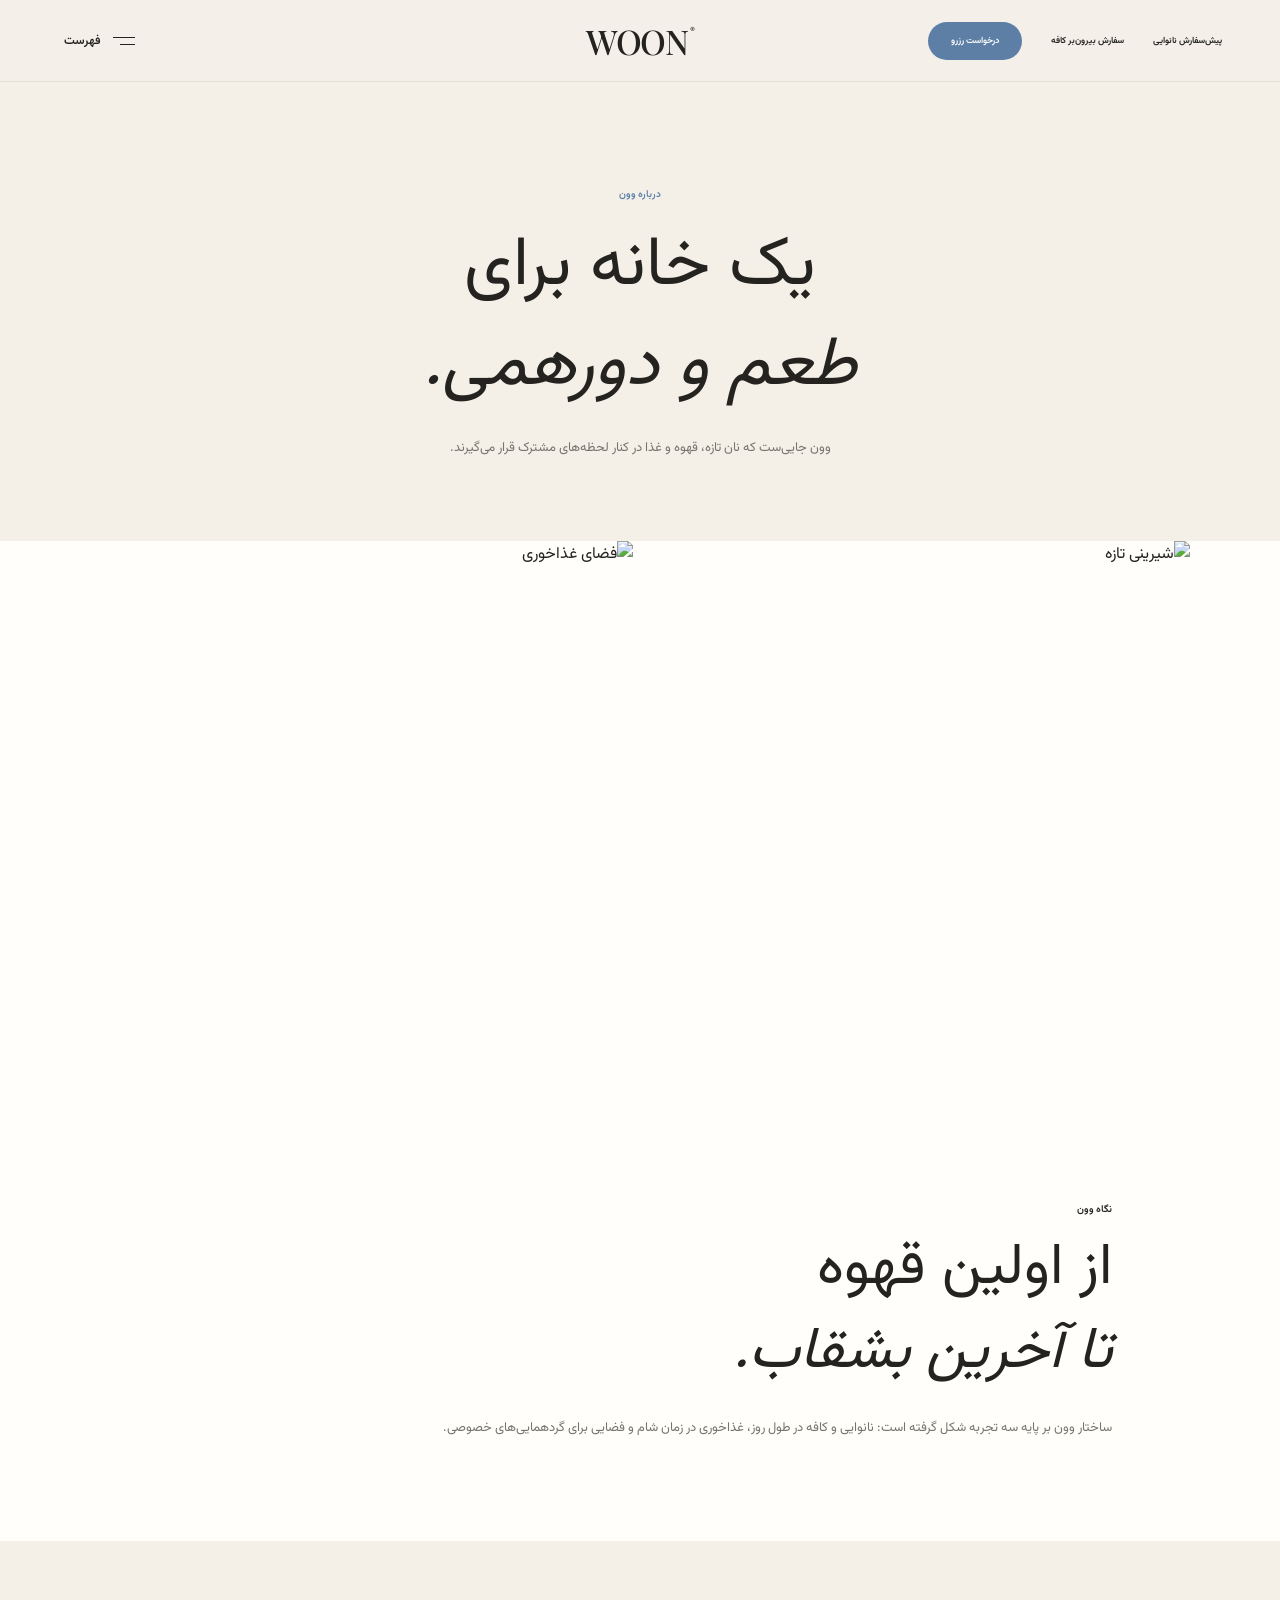
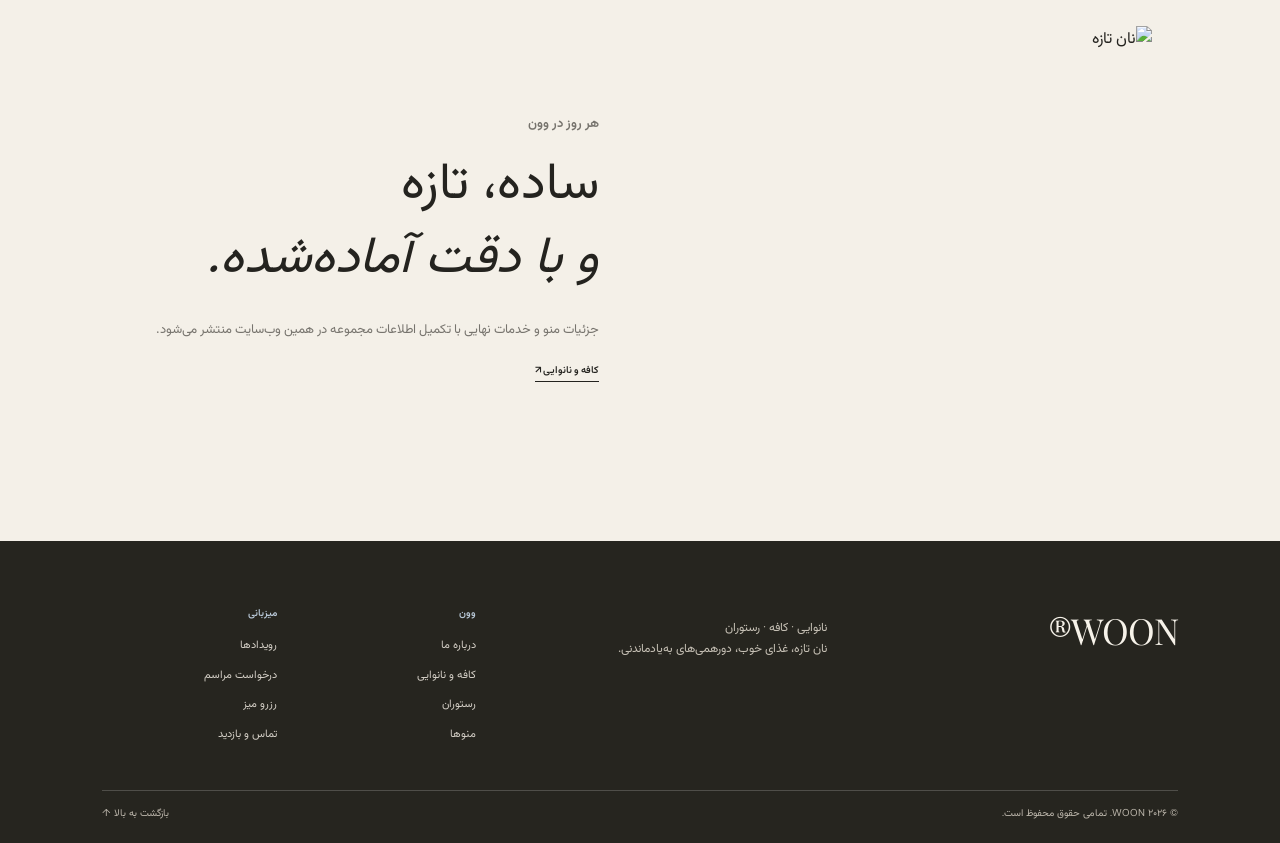
==== about.html @ ec7a7c38 "Add Persian pages following reference site structure" ====
<!doctype html><html lang="fa" dir="rtl"><head><meta charset="utf-8"><meta name="viewport" content="width=device-width,initial-scale=1"><meta name="theme-color" content="#f4f0e8"><meta name="description" content="داستان وون؛ نانوایی، کافه و رستوران."><link rel="canonical" href="https://sointrn-ops.github.io/WOON/about.html"><title>درباره وون — WOON</title><link rel="icon" href="favicon.svg" type="image/svg+xml"><link rel="stylesheet" href="styles.css"><script defer src="app.js"></script></head><body id="top"><a class="skip" href="#main">رفتن به محتوای اصلی</a><header class="site-header"><button class="menu-toggle" aria-expanded="false" aria-controls="site-drawer"><span class="menu-icon"><i></i><i></i></span>فهرست</button><a class="wordmark" href="index.html">WOON<span>®</span></a><nav class="header-links"><a href="cafe-bakery.html#preorder">پیش‌سفارش نانوایی</a><a href="cafe-bakery.html#takeaway">سفارش بیرون‌بر کافه</a><a class="pill-link" href="restaurant.html#reservations">درخواست رزرو</a></nav></header>
<div class="drawer-backdrop"></div><aside class="site-drawer" id="site-drawer" inert aria-hidden="true"><div class="drawer-top"><span>فهرست وون</span><button class="drawer-close" aria-label="بستن">×</button></div><nav class="drawer-links"><a href="index.html"><small>۰۱</small>خانه</a><a href="about.html"><small>۰۲</small>درباره وون</a><a href="cafe-bakery.html"><small>۰۳</small>کافه و نانوایی</a><a href="restaurant.html"><small>۰۴</small>رستوران</a><a href="menu.html"><small>۰۵</small>منوها</a><a href="events.html"><small>۰۶</small>رویدادها</a><a href="book-an-event.html"><small>۰۷</small>درخواست مراسم</a><a href="contact.html"><small>۰۸</small>تماس و بازدید</a></nav><div class="drawer-actions"><a href="cafe-bakery.html#takeaway">سفارش بیرون‌بر ↗</a><a href="cafe-bakery.html#preorder">پیش‌سفارش نانوایی ↗</a><a href="restaurant.html#reservations">درخواست رزرو ↗</a></div><p class="drawer-note">نان تازه، غذای خوب و لحظه‌هایی برای کنار هم بودن.</p></aside><main id="main"><section class="page-hero"><p class="eyebrow">درباره وون</p><h1>یک خانه برای<br><em>طعم و دورهمی.</em></h1><p>وون جایی‌ست که نان تازه، قهوه و غذا در کنار لحظه‌های مشترک قرار می‌گیرند.</p></section><div class="page-image-row"><img src="https://images.unsplash.com/photo-1555507036-ab1f4038808a?auto=format&fit=crop&w=1400&q=90" alt="شیرینی تازه"><img src="https://images.unsplash.com/photo-1517248135467-4c7edcad34c4?auto=format&fit=crop&w=1400&q=90" alt="فضای غذاخوری"></div><section class="content-section"><p class="eyebrow">نگاه وون</p><h2>از اولین قهوه<br><em>تا آخرین بشقاب.</em></h2><p>ساختار وون بر پایه سه تجربه شکل گرفته است: نانوایی و کافه در طول روز، غذاخوری در زمان شام و فضایی برای گردهمایی‌های خصوصی.</p></section><section class="content-section wide"><div class="feature-row"><img src="https://images.unsplash.com/photo-1509440159596-0249088772ff?auto=format&fit=crop&w=1400&q=90" alt="نان تازه"><div><p class="eyebrow">هر روز در وون</p><h2>ساده، تازه<br><em>و با دقت آماده‌شده.</em></h2><p>جزئیات منو و خدمات نهایی با تکمیل اطلاعات مجموعه در همین وب‌سایت منتشر می‌شود.</p><a class="text-link" href="cafe-bakery.html">کافه و نانوایی ↗</a></div></div></section></main><footer class="site-footer"><div class="footer-main"><a class="footer-logo" href="index.html">WOON®</a><p>نانوایی · کافه · رستوران<br>نان تازه، غذای خوب، دورهمی‌های به‌یادماندنی.</p><div class="footer-cols"><div><b>وون</b><a href="about.html">درباره ما</a><a href="cafe-bakery.html">کافه و نانوایی</a><a href="restaurant.html">رستوران</a><a href="menu.html">منوها</a></div><div><b>میزبانی</b><a href="events.html">رویدادها</a><a href="book-an-event.html">درخواست مراسم</a><a href="restaurant.html#reservations">رزرو میز</a><a href="contact.html">تماس و بازدید</a></div></div></div><div class="footer-bottom"><span>© ۲۰۲۶ WOON. تمامی حقوق محفوظ است.</span><a href="#top">بازگشت به بالا ↑</a></div></footer><section class="search-screen" inert aria-hidden="true"><div class="search-head"><span>جست‌وجو در وون</span><button class="search-close" aria-label="بستن جست‌وجو">×</button></div><label for="search-field">دنبال چه چیزی می‌گردید؟</label><input id="search-field" type="search" placeholder="نانوایی، برانچ، شام…"><div class="search-links"><a href="cafe-bakery.html">کافه و نانوایی</a><a href="menu.html#brunch">برانچ</a><a href="menu.html#dinner">شام</a><a href="events.html">رویدادها</a><a href="book-an-event.html">درخواست مراسم</a><a href="contact.html">تماس با ما</a></div></section><div class="lightbox" inert aria-hidden="true"><button class="lightbox-close" aria-label="بستن تصویر">×</button><img alt="تصویر گالری"></div></body></html>
---- styles.css ----
@import url('https://fonts.googleapis.com/css2?family=DM+Sans:wght@400;500;600;700&family=Playfair+Display:ital,wght@0,400;0,500;0,600;1,400;1,500&family=Vazirmatn:wght@300;400;500;600;700&display=swap');
:root{--paper:#f4f0e8;--white:#fffefa;--ink:#24231f;--muted:#77746e;--line:#dcd7cc;--blue:#5d7fa6;--serif:'Playfair Display',Georgia,serif;--sans:'DM Sans','Vazirmatn',sans-serif;--fa:'Vazirmatn',sans-serif}
*{box-sizing:border-box}html{scroll-behavior:smooth;scroll-padding-top:90px}body{margin:0;background:var(--white);color:var(--ink);font-family:var(--fa);line-height:1.8;-webkit-font-smoothing:antialiased}body.lock{overflow:hidden}a{color:inherit;text-decoration:none}button,input,textarea,select{font:inherit}button{cursor:pointer;color:inherit}img{display:block;max-width:100%}::selection{background:#b9c8d7;color:#18212b}.skip{position:absolute;top:-100px;right:12px;z-index:500;background:#fff;padding:10px}.skip:focus{top:10px}
.site-header{height:82px;padding:0 4.5%;display:grid;grid-template-columns:1fr auto 1fr;align-items:center;position:sticky;top:0;z-index:60;background:#f4f0e8f2;backdrop-filter:blur(12px);border-bottom:1px solid #e4dfd5;direction:ltr}.menu-toggle{justify-self:start;border:0;background:none;display:flex;gap:12px;align-items:center;font:600 10px var(--sans);letter-spacing:1.5px}.menu-icon{width:22px;display:grid;gap:6px}.menu-icon i{height:1px;background:var(--ink);width:100%}.menu-icon i:last-child{width:65%}.wordmark{justify-self:center;font:500 34px/1 var(--serif);letter-spacing:-1.5px}.wordmark span{font:10px var(--sans);vertical-align:top;margin-left:3px}.header-links{justify-self:end;display:flex;align-items:center;gap:clamp(12px,2.3vw,34px);font:600 9px var(--sans);letter-spacing:1.1px}.header-links>a:not(.pill-link):hover{opacity:.55}.pill-link{background:var(--blue);color:white;padding:12px 23px;border-radius:30px;white-space:nowrap}
.drawer-backdrop{position:fixed;inset:0;background:#15151280;z-index:90;opacity:0;visibility:hidden;transition:.3s}.drawer-backdrop.open{opacity:1;visibility:visible}.site-drawer{position:fixed;z-index:91;inset:0 auto 0 0;width:min(430px,92vw);background:var(--paper);padding:28px 34px;transform:translateX(-105%);transition:transform .35s;display:flex;flex-direction:column;overflow:auto;direction:ltr}.site-drawer.open{transform:translateX(0)}.drawer-top{display:flex;justify-content:space-between;align-items:center;border-bottom:1px solid var(--line);padding-bottom:20px;font:11px var(--sans);letter-spacing:1px}.drawer-close,.search-close,.lightbox-close{border:0;background:none;font-size:28px}.drawer-links{display:grid;padding:25px 0}.drawer-links a{font:400 28px var(--serif);padding:12px 0;border-bottom:1px solid #e3ded4}.drawer-links small{font:10px var(--sans);color:var(--muted);margin-right:12px}.drawer-actions{margin-top:auto;border-top:1px solid var(--line);padding-top:20px;display:grid;gap:10px;font:11px var(--sans)}.drawer-note{font-size:11px;color:var(--muted)}
.hero{height:min(650px,calc(100vh - 82px));min-height:470px;position:relative;display:grid;place-items:center;text-align:center;color:white;overflow:hidden;background:#25231f}.hero>img{position:absolute;inset:0;width:100%;height:100%;object-fit:cover;object-position:center 55%}.hero:after{content:"";position:absolute;inset:0;background:linear-gradient(90deg,#14131080,#14131028,#14131080)}.hero-copy{position:relative;z-index:2;padding:25px;width:min(850px,92%)}.hero-kicker,.eyebrow{font:600 10px var(--sans);letter-spacing:4px;text-transform:uppercase}.hero h1{font:400 clamp(56px,8vw,105px)/1.04 var(--serif);letter-spacing:-2px;margin:14px 0}.hero h1 em{font-weight:400}.hero-copy>p:last-of-type{font:500 11px var(--sans);letter-spacing:2.5px}.hero-dots{position:absolute;z-index:3;bottom:26px;display:flex;gap:13px}.hero-dots i{width:5px;height:5px;border-radius:50%;background:#fff9}.hero-dots i:first-child{background:#fff}
.home-categories{display:grid;grid-template-columns:46% 54%;direction:ltr;max-width:1800px;margin:auto}.category-list{padding:0 12% 0 15%;display:flex;flex-direction:column}.category-item{min-height:290px;display:flex;flex-direction:column;justify-content:center;border-left:2px solid #e4e1db;padding:25px 0 25px 34px;color:#aaa;transition:.25s}.category-item.active,.category-item:hover{color:var(--ink);border-color:var(--blue)}.category-item span{font:400 clamp(40px,4.8vw,66px)/1.08 var(--serif);letter-spacing:-1.4px}.category-item small{font:400 13px/1.7 var(--sans);color:#aaa;margin-top:10px;max-width:390px}.category-item.active small,.category-item:hover small{color:#777}.category-media{position:sticky;top:82px;height:calc(100vh - 82px);max-height:720px;min-height:480px;align-self:start;overflow:hidden;background:#e6e0d6}.category-media img{position:absolute;inset:0;width:100%;height:100%;object-fit:cover;opacity:0;transform:scale(1.03);transition:opacity .6s,transform 1s}.category-media img.active{opacity:1;transform:scale(1)}.menu-cta{margin:35px 7% 75px;padding:18px 0;border-top:1px solid var(--line);border-bottom:1px solid var(--line);display:flex;justify-content:space-between;align-items:center;font-size:12px}.menu-cta a,.text-link{font:600 10px var(--sans);letter-spacing:.7px;border-bottom:1px solid currentColor;padding:5px 0}
.statement{padding:120px 8%;text-align:center;background:#282722;color:#fff;position:relative;isolation:isolate;min-height:500px;display:flex;flex-direction:column;justify-content:center;align-items:center}.statement:before{content:"";position:absolute;inset:0;background:url('https://images.unsplash.com/photo-1600566753086-00f18fb6b3ea?auto=format&fit=crop&w=2000&q=85') center/cover;opacity:.28;z-index:-1}.statement h2{font:400 clamp(36px,5vw,66px)/1.3 var(--serif);max-width:900px;margin:15px auto}.statement .eyebrow{color:#d6c6b3}.split-feature{display:grid;grid-template-columns:1fr 1fr;gap:9%;align-items:center;padding:100px 9%;direction:ltr}.split-feature img{width:100%;height:clamp(380px,48vw,610px);object-fit:cover}.split-copy{max-width:480px;direction:ltr;text-align:left}.split-copy .eyebrow{color:var(--blue)}.split-copy h2,.gallery-heading h2,.page-hero h1{font:400 clamp(42px,5.4vw,70px)/1.13 var(--serif);margin:15px 0 22px;letter-spacing:-1.5px}.split-copy p:not(.eyebrow){font-size:13px;line-height:2;color:var(--muted);margin-bottom:24px}.blue-link{display:inline-block;background:var(--blue);color:#fff;border-radius:30px;padding:13px 25px;font:600 10px var(--sans);letter-spacing:.7px}
.gallery-section{padding:80px 0 100px;background:#f3f0e9;overflow:hidden}.gallery-heading{padding:0 8%;display:flex;justify-content:space-between;align-items:end;max-width:1600px;margin:0 auto 35px}.gallery-heading .eyebrow{color:var(--blue)}.gallery-heading h2{margin:0}.gallery-track{display:flex;gap:15px;overflow-x:auto;scroll-snap-type:x mandatory;scroll-behavior:smooth;padding:0 8% 10px;scrollbar-width:none}.gallery-track::-webkit-scrollbar{display:none}.gallery-track button{flex:0 0 clamp(270px,29vw,450px);height:clamp(360px,40vw,570px);border:0;padding:0;overflow:hidden;background:#ddd;scroll-snap-align:start}.gallery-track img{width:100%;height:100%;object-fit:cover;transition:transform .6s}.gallery-track button:hover img{transform:scale(1.04)}.gallery-controls{display:flex;justify-content:flex-end;gap:0;margin:12px 8% 0}.gallery-controls button{width:48px;height:48px;border:0;background:var(--paper);font-size:24px}
.site-footer{background:#26251f;color:#f6f2e9;padding:65px 8% 22px}.footer-main{display:grid;grid-template-columns:1fr 1fr 1.2fr;gap:40px;align-items:start;padding-bottom:45px}.footer-logo{font:400 36px var(--serif);letter-spacing:-1px}.footer-main>p{font-size:12px;color:#c6c0b5}.footer-cols{display:grid;grid-template-columns:1fr 1fr;gap:25px}.footer-cols div{display:grid;gap:10px}.footer-cols b{font:600 10px var(--sans);color:#b8c8d7;margin-bottom:5px}.footer-cols a{font-size:11px;color:#d5d0c7}.footer-bottom{border-top:1px solid #ffffff30;padding-top:15px;display:flex;justify-content:space-between;gap:15px;font:10px var(--sans);color:#bdb7ac}
.page-hero{padding:95px 9% 80px;background:var(--paper);text-align:center}.page-hero .eyebrow{color:var(--blue)}.page-hero h1{margin:15px auto;max-width:900px}.page-hero>p:last-child{max-width:680px;margin:20px auto 0;color:var(--muted);font-size:13px}.page-image-row{display:grid;grid-template-columns:1fr 1fr;gap:14px;padding:0 7% 80px}.page-image-row img{width:100%;height:clamp(280px,38vw,510px);object-fit:cover}.content-section{padding:85px 10%;max-width:1200px;margin:auto}.content-section.wide{max-width:none;background:var(--paper);padding-left:10%;padding-right:10%}.content-section h2{font:400 clamp(36px,4.6vw,58px)/1.2 var(--serif);margin:10px 0 20px}.content-section>p:not(.eyebrow){max-width:760px;color:var(--muted);font-size:13px;line-height:2.1}.feature-row{display:grid;grid-template-columns:1fr 1fr;gap:8%;align-items:center;direction:ltr}.feature-row img{width:100%;height:430px;object-fit:cover}.feature-row>div{direction:ltr;text-align:left}.feature-row h2{font:400 clamp(36px,4vw,54px)/1.2 var(--serif)}.feature-row p{font-size:13px;color:var(--muted);line-height:2}
.menu-tabs{display:flex;justify-content:center;gap:12px;margin:35px auto 45px}.menu-tabs button{background:transparent;border:1px solid var(--ink);padding:12px 30px;border-radius:30px;font:600 10px var(--sans);letter-spacing:1px}.menu-tabs button[aria-selected=true]{background:var(--blue);border-color:var(--blue);color:#fff}.menu-panel{max-width:1050px;margin:auto}.menu-panel[hidden]{display:none}.menu-columns{display:grid;grid-template-columns:1fr 1fr;gap:65px}.menu-group{padding:20px 0 35px;border-bottom:1px solid var(--line)}.menu-group h3{font:400 30px var(--serif);margin:0 0 20px}.menu-item{display:flex;justify-content:space-between;gap:15px;border-bottom:1px dotted var(--line);padding:12px 0;font-size:12px}.menu-item small{display:block;color:var(--muted);font-size:10px}.menu-note{padding:18px;background:var(--paper);color:var(--muted);font-size:11px;margin-top:35px}
.cards-grid{display:grid;grid-template-columns:repeat(3,1fr);gap:28px}.image-card img{width:100%;height:270px;object-fit:cover}.image-card h3{font:400 26px var(--serif);margin:15px 0 5px}.image-card p{font-size:12px;color:var(--muted);line-height:2}.contact-grid{display:grid;grid-template-columns:repeat(2,1fr);gap:16px;margin-top:35px}.contact-card{padding:25px;background:var(--paper)}.contact-card h3{font:400 23px var(--serif);margin:0}.contact-card p{font-size:12px;color:var(--muted)}
.search-screen{position:fixed;inset:0;background:var(--paper);z-index:130;padding:35px 8%;opacity:0;visibility:hidden;transform:translateY(-10px);transition:.25s;direction:ltr}.search-screen.open{opacity:1;visibility:visible;transform:none}.search-head{display:flex;justify-content:space-between;align-items:center;font:12px var(--sans);letter-spacing:1px}.search-screen label{display:block;font:400 36px var(--serif);margin:90px 0 20px}.search-screen input{width:min(750px,100%);border:0;border-bottom:1px solid var(--ink);background:none;padding:15px 0;font:30px var(--serif);outline:0}.search-links{display:flex;flex-wrap:wrap;gap:18px;margin-top:35px}.search-links a{font-size:12px;border-bottom:1px solid var(--line);padding-bottom:5px}.search-empty{font-size:12px;color:var(--muted)}.lightbox{position:fixed;inset:0;background:#111e;z-index:140;display:grid;place-items:center;padding:5%;opacity:0;visibility:hidden;transition:.2s}.lightbox.open{opacity:1;visibility:visible}.lightbox img{max-width:min(1100px,95vw);max-height:85vh;object-fit:contain}.lightbox-close{position:absolute;top:20px;right:25px;color:#fff}
@media(max-width:850px){.site-header{padding:0 18px}.header-links{gap:12px}.header-links>a:not(.pill-link){display:none}.home-categories{grid-template-columns:44% 56%}.category-list{padding:0 8% 0 10%}.category-item{min-height:245px;padding-left:20px}.category-item span{font-size:42px}.category-item small{font-size:11px}.split-feature{padding:70px 6%;gap:6%}.cards-grid{grid-template-columns:repeat(2,1fr)}}
@media(max-width:600px){.site-header{height:68px;padding:0 12px}.wordmark{font-size:27px}.pill-link{padding:10px 14px;font-size:9px}.hero{height:520px;min-height:430px}.hero h1{font-size:58px}.home-categories{grid-template-columns:1fr}.category-list{padding:10px 7% 25px}.category-item{min-height:145px;padding:15px 18px 15px 0}.category-item span{font-size:42px}.category-media{position:relative;top:auto;height:330px;min-height:0}.menu-cta{margin:25px 5% 55px;font-size:10px}.statement{padding:75px 7%;min-height:390px}.split-feature,.feature-row{grid-template-columns:1fr;padding:55px 6%;gap:28px}.split-feature img{height:350px}.split-copy h2{font-size:43px}.gallery-section{padding:55px 0 65px}.gallery-heading{padding:0 6%}.gallery-track{padding:0 6%}.gallery-track button{flex-basis:78vw;height:390px}.gallery-controls{margin-right:6%}.footer-main{grid-template-columns:1fr;gap:20px}.footer-cols{max-width:420px}.footer-bottom{flex-wrap:wrap}.page-hero{padding:65px 7% 55px}.page-hero h1{font-size:45px}.page-image-row{padding:0 5% 45px;gap:8px}.page-image-row img{height:240px}.content-section{padding:55px 7%}.menu-columns,.contact-grid{grid-template-columns:1fr;gap:0}.menu-tabs{margin:25px auto 35px}.cards-grid{grid-template-columns:1fr}.image-card img{height:280px}.search-screen{padding:22px}.search-screen label{margin-top:65px;font-size:27px}.search-screen input{font-size:22px}}
@media(prefers-reduced-motion:reduce){*,*:before,*:after{scroll-behavior:auto!important;transition:none!important;animation:none!important}}

/* Persian localization: preserve the reference layout while making RTL copy readable. */
.site-header .header-links{direction:rtl}
.site-header .menu-toggle{direction:rtl;letter-spacing:0;font-family:var(--fa);font-size:12px}
.search-trigger{border:0;background:transparent;font-size:25px;line-height:1;padding:4px 8px;color:var(--ink)}
.site-drawer{direction:rtl;text-align:right;left:auto;right:0;transform:translateX(105%)}.site-drawer.open{transform:translateX(0)}
.drawer-top,.drawer-links,.drawer-actions,.drawer-note{direction:rtl;text-align:right}
.drawer-links small{margin-left:12px;margin-right:0}
.search-screen{direction:rtl;text-align:right}
.search-head{direction:rtl}
.search-screen label{font-family:var(--fa);font-size:28px}
.search-screen input{font-family:var(--fa);font-size:22px;text-align:right}
.search-links{direction:rtl}
.split-copy,.feature-row>div{direction:rtl;text-align:right}.split-feature,.feature-row{direction:rtl}
.hero-kicker,.eyebrow,.header-links,.footer-cols b,.menu-cta a,.text-link,.blue-link{letter-spacing:0}
.hero h1,.split-copy h2,.gallery-heading h2,.page-hero h1,.content-section h2,.feature-row h2,.menu-group h3,.image-card h3,.contact-card h3{font-family:var(--fa),Georgia,serif;letter-spacing:0;line-height:1.45}
.category-item{border-left:0;border-right:2px solid #e4e1db;padding:25px 34px 25px 0;text-align:right}
.category-item.active,.category-item:hover{border-color:var(--blue)}
@media(max-width:850px){.category-item{padding-right:20px}}
@media(max-width:600px){.site-header .header-links{gap:8px}.search-trigger{font-size:22px;padding:3px}}

/* RTL corrections */
.site-header .menu-toggle,.site-header .header-links{direction:rtl}
.site-drawer{right:0;left:auto;direction:rtl;text-align:right}
.drawer-links a,.drawer-actions a{text-align:right;direction:rtl}
.split-feature,.feature-row{direction:rtl}
.split-copy,.feature-row>div{text-align:right;direction:rtl}
.menu-item{direction:rtl}.menu-item small{text-align:right}
.footer-main,.footer-cols,.footer-bottom{direction:rtl}
.category-item{text-align:right}
@media(max-width:600px){.site-drawer{padding:24px 22px}.split-feature,.feature-row{direction:rtl}}
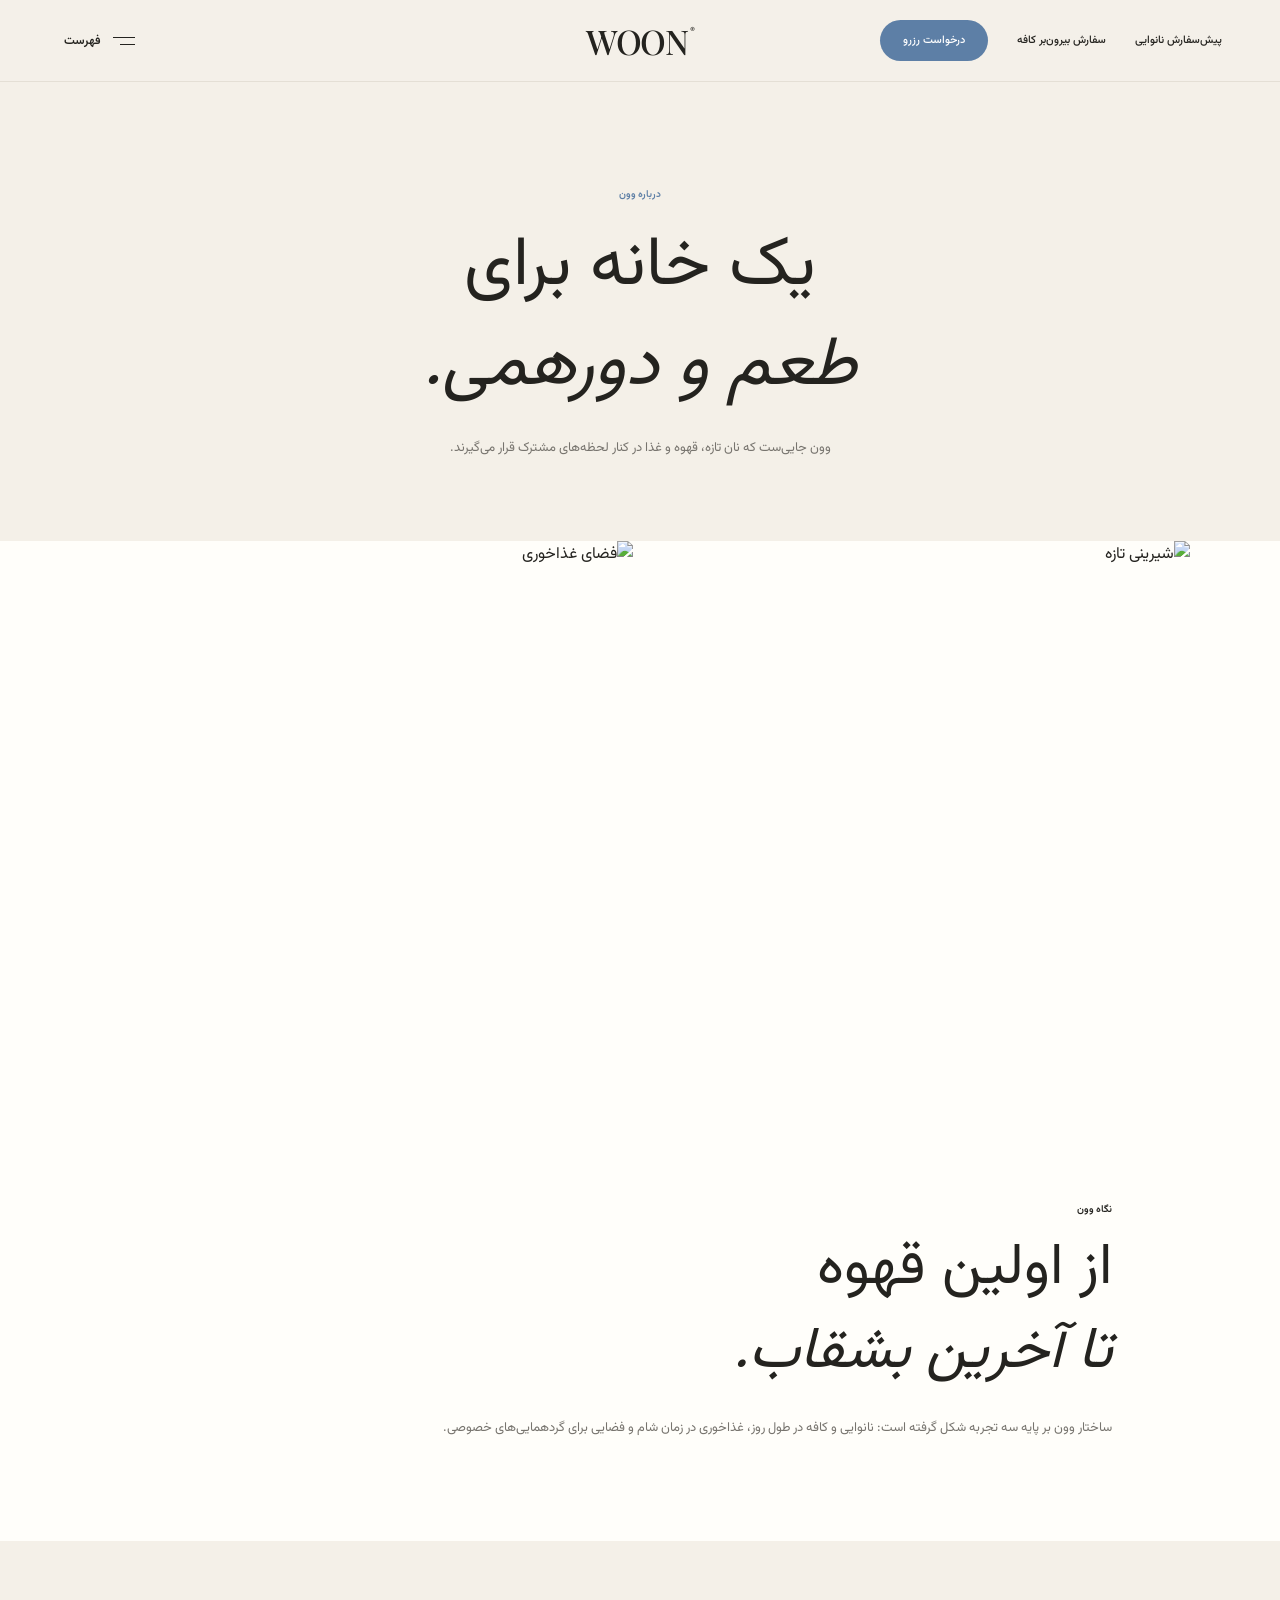
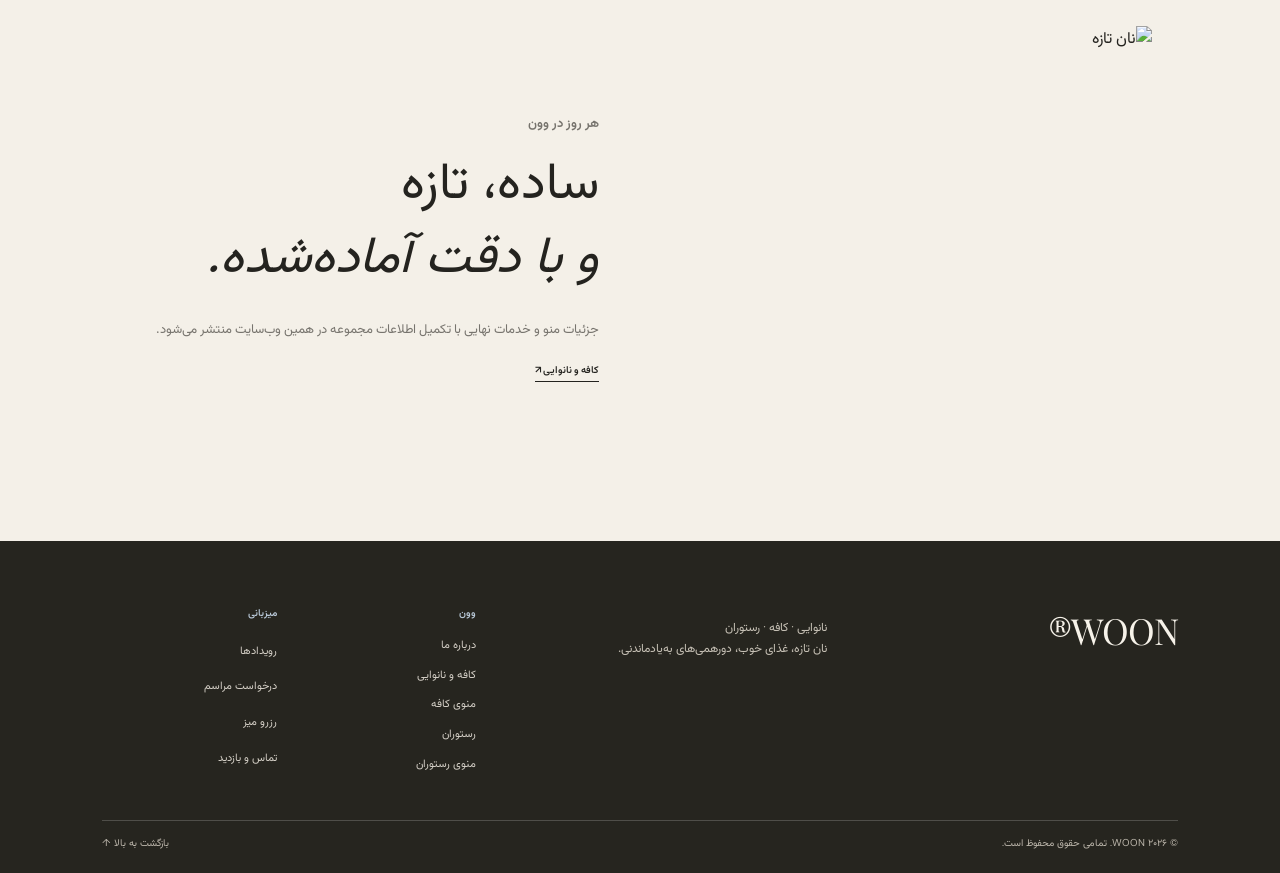
==== commit dd04092c: "Unify Persian navigation and footer across all WOON pages" ====
--- a/about.html
+++ b/about.html
@@ -1,2 +1 @@
-<!doctype html><html lang="fa" dir="rtl"><head><meta charset="utf-8"><meta name="viewport" content="width=device-width,initial-scale=1"><meta name="theme-color" content="#f4f0e8"><meta name="description" content="داستان وون؛ نانوایی، کافه و رستوران."><link rel="canonical" href="https://sointrn-ops.github.io/WOON/about.html"><title>درباره وون — WOON</title><link rel="icon" href="favicon.svg" type="image/svg+xml"><link rel="stylesheet" href="styles.css"><script defer src="app.js"></script></head><body id="top"><a class="skip" href="#main">رفتن به محتوای اصلی</a><header class="site-header"><button class="menu-toggle" aria-expanded="false" aria-controls="site-drawer"><span class="menu-icon"><i></i><i></i></span>فهرست</button><a class="wordmark" href="index.html">WOON<span>®</span></a><nav class="header-links"><a href="cafe-bakery.html#preorder">پیش‌سفارش نانوایی</a><a href="cafe-bakery.html#takeaway">سفارش بیرون‌بر کافه</a><a class="pill-link" href="restaurant.html#reservations">درخواست رزرو</a></nav></header>
-<div class="drawer-backdrop"></div><aside class="site-drawer" id="site-drawer" inert aria-hidden="true"><div class="drawer-top"><span>فهرست وون</span><button class="drawer-close" aria-label="بستن">×</button></div><nav class="drawer-links"><a href="index.html"><small>۰۱</small>خانه</a><a href="about.html"><small>۰۲</small>درباره وون</a><a href="cafe-bakery.html"><small>۰۳</small>کافه و نانوایی</a><a href="restaurant.html"><small>۰۴</small>رستوران</a><a href="menu.html"><small>۰۵</small>منوها</a><a href="events.html"><small>۰۶</small>رویدادها</a><a href="book-an-event.html"><small>۰۷</small>درخواست مراسم</a><a href="contact.html"><small>۰۸</small>تماس و بازدید</a></nav><div class="drawer-actions"><a href="cafe-bakery.html#takeaway">سفارش بیرون‌بر ↗</a><a href="cafe-bakery.html#preorder">پیش‌سفارش نانوایی ↗</a><a href="restaurant.html#reservations">درخواست رزرو ↗</a></div><p class="drawer-note">نان تازه، غذای خوب و لحظه‌هایی برای کنار هم بودن.</p></aside><main id="main"><section class="page-hero"><p class="eyebrow">درباره وون</p><h1>یک خانه برای<br><em>طعم و دورهمی.</em></h1><p>وون جایی‌ست که نان تازه، قهوه و غذا در کنار لحظه‌های مشترک قرار می‌گیرند.</p></section><div class="page-image-row"><img src="https://images.unsplash.com/photo-1555507036-ab1f4038808a?auto=format&fit=crop&w=1400&q=90" alt="شیرینی تازه"><img src="https://images.unsplash.com/photo-1517248135467-4c7edcad34c4?auto=format&fit=crop&w=1400&q=90" alt="فضای غذاخوری"></div><section class="content-section"><p class="eyebrow">نگاه وون</p><h2>از اولین قهوه<br><em>تا آخرین بشقاب.</em></h2><p>ساختار وون بر پایه سه تجربه شکل گرفته است: نانوایی و کافه در طول روز، غذاخوری در زمان شام و فضایی برای گردهمایی‌های خصوصی.</p></section><section class="content-section wide"><div class="feature-row"><img src="https://images.unsplash.com/photo-1509440159596-0249088772ff?auto=format&fit=crop&w=1400&q=90" alt="نان تازه"><div><p class="eyebrow">هر روز در وون</p><h2>ساده، تازه<br><em>و با دقت آماده‌شده.</em></h2><p>جزئیات منو و خدمات نهایی با تکمیل اطلاعات مجموعه در همین وب‌سایت منتشر می‌شود.</p><a class="text-link" href="cafe-bakery.html">کافه و نانوایی ↗</a></div></div></section></main><footer class="site-footer"><div class="footer-main"><a class="footer-logo" href="index.html">WOON®</a><p>نانوایی · کافه · رستوران<br>نان تازه، غذای خوب، دورهمی‌های به‌یادماندنی.</p><div class="footer-cols"><div><b>وون</b><a href="about.html">درباره ما</a><a href="cafe-bakery.html">کافه و نانوایی</a><a href="restaurant.html">رستوران</a><a href="menu.html">منوها</a></div><div><b>میزبانی</b><a href="events.html">رویدادها</a><a href="book-an-event.html">درخواست مراسم</a><a href="restaurant.html#reservations">رزرو میز</a><a href="contact.html">تماس و بازدید</a></div></div></div><div class="footer-bottom"><span>© ۲۰۲۶ WOON. تمامی حقوق محفوظ است.</span><a href="#top">بازگشت به بالا ↑</a></div></footer><section class="search-screen" inert aria-hidden="true"><div class="search-head"><span>جست‌وجو در وون</span><button class="search-close" aria-label="بستن جست‌وجو">×</button></div><label for="search-field">دنبال چه چیزی می‌گردید؟</label><input id="search-field" type="search" placeholder="نانوایی، برانچ، شام…"><div class="search-links"><a href="cafe-bakery.html">کافه و نانوایی</a><a href="menu.html#brunch">برانچ</a><a href="menu.html#dinner">شام</a><a href="events.html">رویدادها</a><a href="book-an-event.html">درخواست مراسم</a><a href="contact.html">تماس با ما</a></div></section><div class="lightbox" inert aria-hidden="true"><button class="lightbox-close" aria-label="بستن تصویر">×</button><img alt="تصویر گالری"></div></body></html>+<!doctype html><html lang="fa" dir="rtl"><head><meta charset="utf-8"><meta name="viewport" content="width=device-width,initial-scale=1"><meta name="theme-color" content="#f4f0e8"><meta name="description" content="داستان وون؛ نانوایی، کافه و رستوران."><link rel="canonical" href="https://sointrn-ops.github.io/WOON/about.html"><title>درباره وون — WOON</title><link rel="icon" href="favicon.svg" type="image/svg+xml"><link rel="stylesheet" href="styles.css"><script defer src="app.js"></script></head><body id="top"><a class="skip" href="#main">رفتن به محتوای اصلی</a><header class="site-header"><button class="menu-toggle" aria-expanded="false" aria-controls="site-drawer"><span class="menu-icon"><i></i><i></i></span>فهرست</button><a class="wordmark" href="index.html">WOON<span>®</span></a><nav class="header-links"><a href="cafe-bakery.html#preorder">پیش‌سفارش نانوایی</a><a href="cafe-bakery.html#takeaway">سفارش بیرون‌بر کافه</a><a class="pill-link" href="restaurant.html#reservations">درخواست رزرو</a></nav></header><div class="drawer-backdrop"></div><aside class="site-drawer" id="site-drawer" inert aria-hidden="true"><div class="drawer-top"><span>فهرست وون</span><button class="drawer-close" aria-label="بستن">×</button></div><nav class="drawer-links"><a href="index.html"><small>۰۱</small>خانه</a><a href="about.html"><small>۰۲</small>درباره وون</a><a href="cafe-bakery.html"><small>۰۳</small>کافه و نانوایی</a><a href="cafe-menu.html"><small>۰۴</small>منوی کافه</a><a href="restaurant.html"><small>۰۵</small>رستوران</a><a href="menu.html"><small>۰۶</small>منوی رستوران</a><a href="events.html"><small>۰۷</small>رویدادها</a><a href="book-an-event.html"><small>۰۸</small>درخواست مراسم</a><a href="contact.html"><small>۰۹</small>تماس و بازدید</a></nav><div class="drawer-actions"><a href="cafe-bakery.html#takeaway">سفارش بیرون‌بر ↗</a><a href="cafe-bakery.html#preorder">پیش‌سفارش نانوایی ↗</a><a href="restaurant.html#reservations">درخواست رزرو ↗</a></div><p class="drawer-note">نان تازه، غذای خوب و لحظه‌هایی برای کنار هم بودن.</p></aside><main id="main"><section class="page-hero"><p class="eyebrow">درباره وون</p><h1>یک خانه برای<br><em>طعم و دورهمی.</em></h1><p>وون جایی‌ست که نان تازه، قهوه و غذا در کنار لحظه‌های مشترک قرار می‌گیرند.</p></section><div class="page-image-row"><img src="https://images.unsplash.com/photo-1555507036-ab1f4038808a?auto=format&fit=crop&w=1400&q=90" alt="شیرینی تازه"><img src="https://images.unsplash.com/photo-1517248135467-4c7edcad34c4?auto=format&fit=crop&w=1400&q=90" alt="فضای غذاخوری"></div><section class="content-section"><p class="eyebrow">نگاه وون</p><h2>از اولین قهوه<br><em>تا آخرین بشقاب.</em></h2><p>ساختار وون بر پایه سه تجربه شکل گرفته است: نانوایی و کافه در طول روز، غذاخوری در زمان شام و فضایی برای گردهمایی‌های خصوصی.</p></section><section class="content-section wide"><div class="feature-row"><img src="https://images.unsplash.com/photo-1509440159596-0249088772ff?auto=format&fit=crop&w=1400&q=90" alt="نان تازه"><div><p class="eyebrow">هر روز در وون</p><h2>ساده، تازه<br><em>و با دقت آماده‌شده.</em></h2><p>جزئیات منو و خدمات نهایی با تکمیل اطلاعات مجموعه در همین وب‌سایت منتشر می‌شود.</p><a class="text-link" href="cafe-bakery.html">کافه و نانوایی ↗</a></div></div></section></main><footer class="site-footer"><div class="footer-main"><a class="footer-logo" href="index.html">WOON®</a><p>نانوایی · کافه · رستوران<br>نان تازه، غذای خوب، دورهمی‌های به‌یادماندنی.</p><div class="footer-cols"><div><b>وون</b><a href="about.html">درباره ما</a><a href="cafe-bakery.html">کافه و نانوایی</a><a href="cafe-menu.html">منوی کافه</a><a href="restaurant.html">رستوران</a><a href="menu.html">منوی رستوران</a></div><div><b>میزبانی</b><a href="events.html">رویدادها</a><a href="book-an-event.html">درخواست مراسم</a><a href="restaurant.html#reservations">رزرو میز</a><a href="contact.html">تماس و بازدید</a></div></div></div><div class="footer-bottom"><span>© ۲۰۲۶ WOON. تمامی حقوق محفوظ است.</span><a href="#top">بازگشت به بالا ↑</a></div></footer><section class="search-screen" inert aria-hidden="true"><div class="search-head"><span>جست‌وجو در وون</span><button class="search-close" aria-label="بستن جست‌وجو">×</button></div><label for="search-field">دنبال چه چیزی می‌گردید؟</label><input id="search-field" type="search" placeholder="نانوایی، برانچ، شام…"><div class="search-links"><a href="cafe-bakery.html">کافه و نانوایی</a><a href="cafe-menu.html">منوی کافه</a><a href="menu.html">منوی رستوران</a><a href="events.html">رویدادها</a><a href="book-an-event.html">درخواست مراسم</a><a href="contact.html">تماس با ما</a></div></section><div class="lightbox" inert aria-hidden="true"><button class="lightbox-close" aria-label="بستن تصویر">×</button><img alt="تصویر گالری"></div></body></html>
--- a/styles.css
+++ b/styles.css
@@ -46,3 +46,32 @@
 .footer-main,.footer-cols,.footer-bottom{direction:rtl}
 .category-item{text-align:right}
 @media(max-width:600px){.site-drawer{padding:24px 22px}.split-feature,.feature-row{direction:rtl}}
+
+/* Reference-structure Persian RTL refinements */
+.site-drawer{inset:0 0 0 auto;left:auto;right:0;direction:rtl;text-align:right;transform:translateX(105%)}
+.site-drawer.open{transform:translateX(0)}
+.drawer-top,.drawer-links,.drawer-actions,.drawer-note{direction:rtl;text-align:right}
+.drawer-links a,.drawer-actions a{direction:rtl;text-align:right}
+.drawer-links small{margin:0 0 0 12px}
+.site-header{direction:ltr}
+.site-header .menu-toggle{direction:rtl;justify-self:start;font:600 12px var(--fa);letter-spacing:0}
+.site-header .header-links{direction:rtl;justify-self:end;letter-spacing:0;font:500 11px var(--fa)}
+.site-header .wordmark{direction:ltr}
+.split-feature,.feature-row{direction:rtl}
+.split-copy,.feature-row>div{direction:rtl;text-align:right}
+.category-item{border-left:0;border-right:2px solid #e4e1db;padding:25px 34px 25px 0;text-align:right}
+.category-item.active,.category-item:hover{border-color:var(--blue)}
+.menu-item{direction:rtl}
+.menu-item small{text-align:right}
+.footer-main,.footer-cols,.footer-bottom{direction:rtl}
+.footer-cols div{text-align:right}
+.search-screen{direction:rtl;text-align:right}
+.search-head{direction:rtl}
+.search-screen label{font-family:var(--fa);font-size:clamp(24px,4vw,36px);letter-spacing:0}
+.search-screen input{font-family:var(--fa);font-size:clamp(18px,3vw,28px);text-align:right}
+.search-links{direction:rtl}
+.menu-tab-link{display:inline-flex;align-items:center;justify-content:center;padding:12px 26px;border:1px solid var(--ink);border-radius:30px;font-size:12px}
+.menu-tab-link:hover{background:var(--blue);border-color:var(--blue);color:#fff}
+.menu-tabs{flex-wrap:wrap}
+@media(max-width:850px){.category-item{padding-right:20px}.site-header .header-links{gap:8px}}
+@media(max-width:600px){.site-drawer{padding:24px 22px}.site-header .header-links{gap:6px}.site-header .pill-link{font-family:var(--fa);font-size:10px}.category-item{padding:15px 18px 15px 0}.split-feature,.feature-row{direction:rtl}.search-screen{padding:22px}}
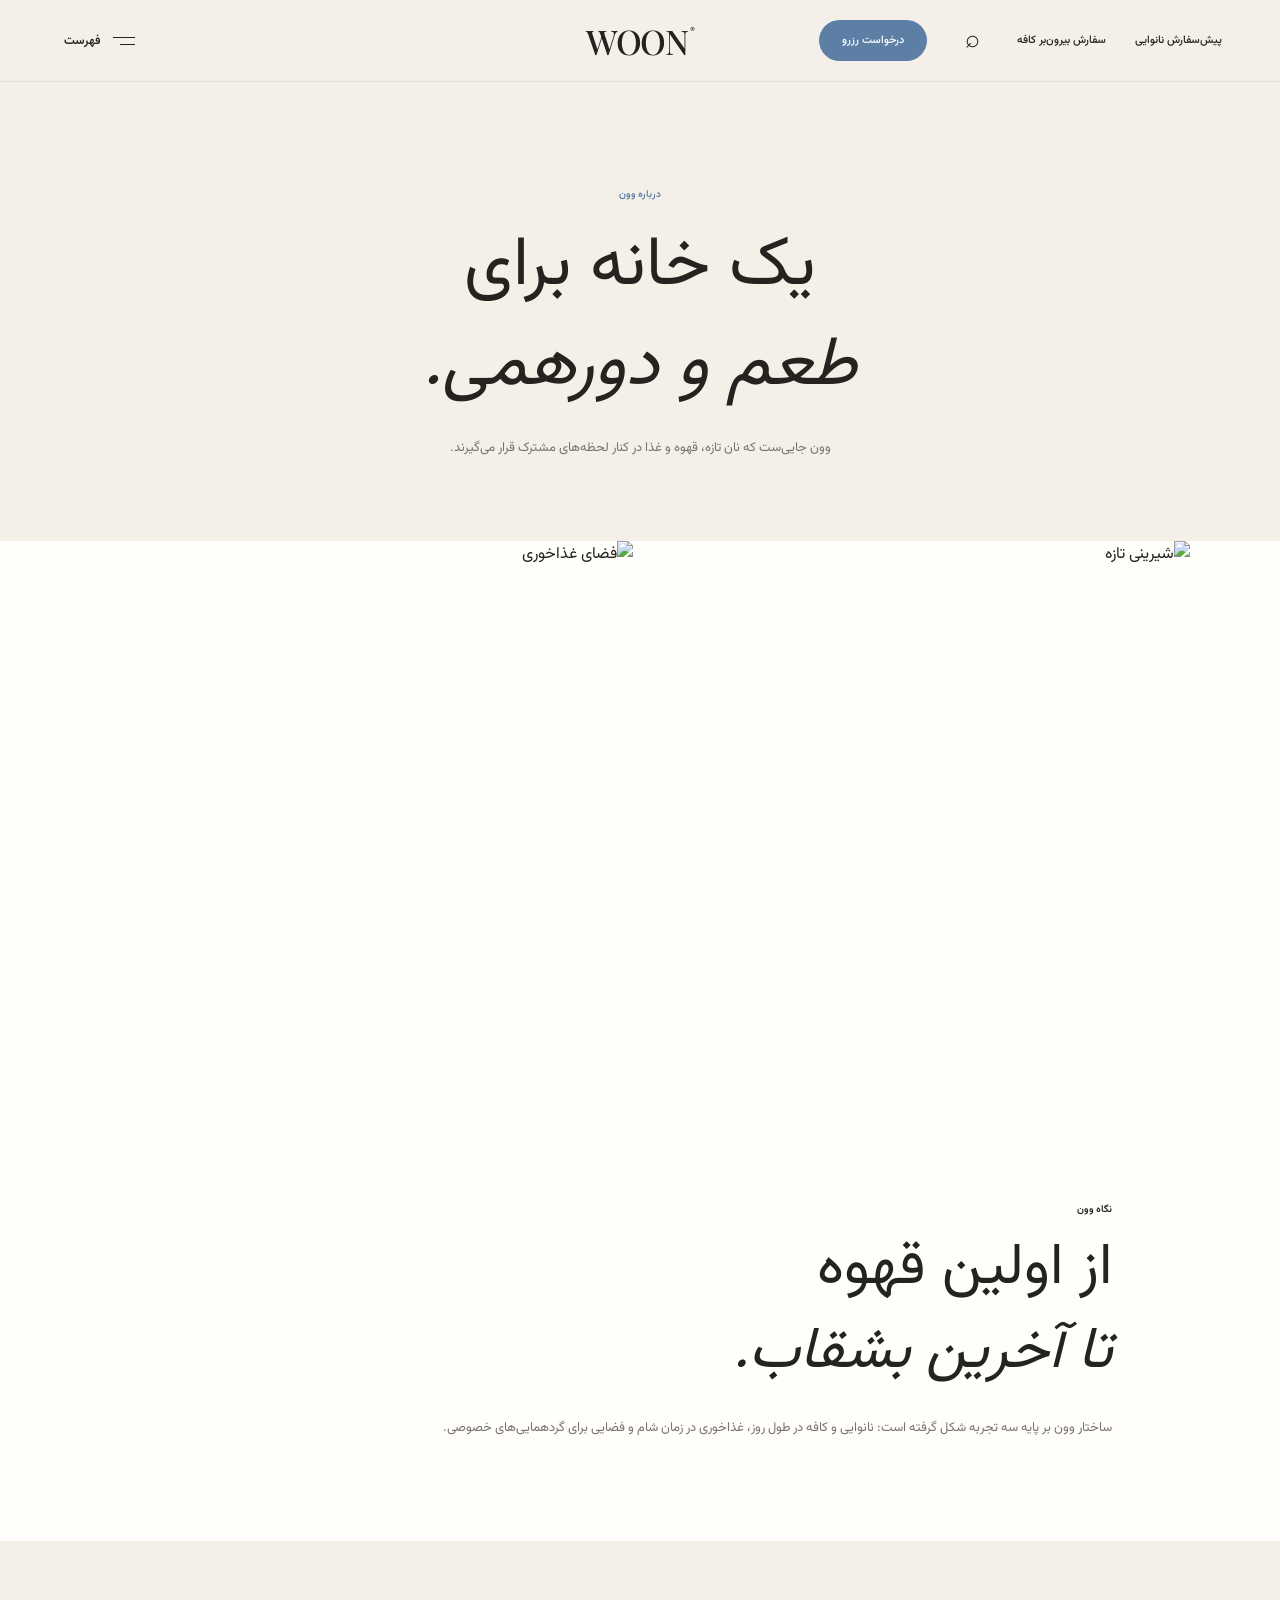
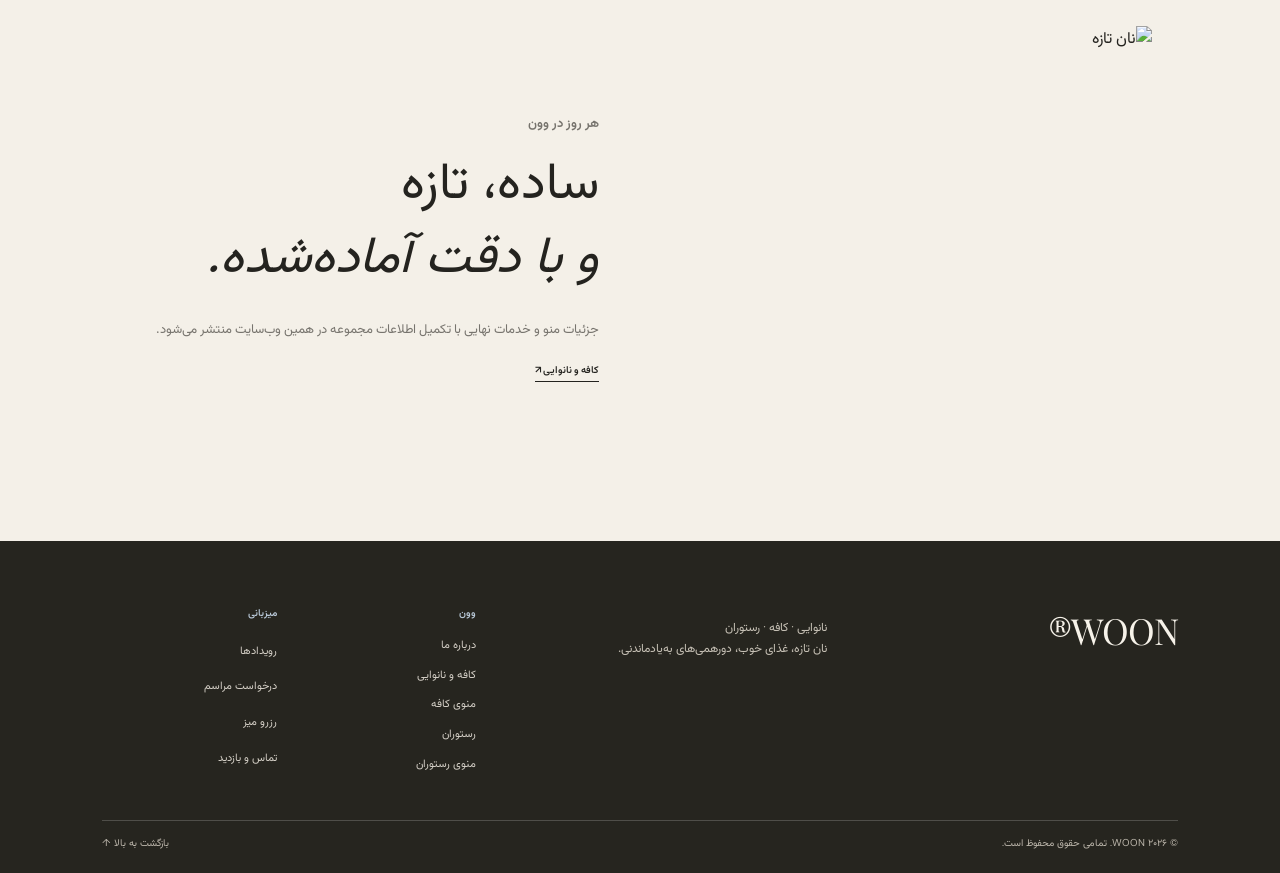
==== commit 08e9496e: "Add working search control and connect navigation links" ====
--- a/about.html
+++ b/about.html
@@ -1 +1 @@
-<!doctype html><html lang="fa" dir="rtl"><head><meta charset="utf-8"><meta name="viewport" content="width=device-width,initial-scale=1"><meta name="theme-color" content="#f4f0e8"><meta name="description" content="داستان وون؛ نانوایی، کافه و رستوران."><link rel="canonical" href="https://sointrn-ops.github.io/WOON/about.html"><title>درباره وون — WOON</title><link rel="icon" href="favicon.svg" type="image/svg+xml"><link rel="stylesheet" href="styles.css"><script defer src="app.js"></script></head><body id="top"><a class="skip" href="#main">رفتن به محتوای اصلی</a><header class="site-header"><button class="menu-toggle" aria-expanded="false" aria-controls="site-drawer"><span class="menu-icon"><i></i><i></i></span>فهرست</button><a class="wordmark" href="index.html">WOON<span>®</span></a><nav class="header-links"><a href="cafe-bakery.html#preorder">پیش‌سفارش نانوایی</a><a href="cafe-bakery.html#takeaway">سفارش بیرون‌بر کافه</a><a class="pill-link" href="restaurant.html#reservations">درخواست رزرو</a></nav></header><div class="drawer-backdrop"></div><aside class="site-drawer" id="site-drawer" inert aria-hidden="true"><div class="drawer-top"><span>فهرست وون</span><button class="drawer-close" aria-label="بستن">×</button></div><nav class="drawer-links"><a href="index.html"><small>۰۱</small>خانه</a><a href="about.html"><small>۰۲</small>درباره وون</a><a href="cafe-bakery.html"><small>۰۳</small>کافه و نانوایی</a><a href="cafe-menu.html"><small>۰۴</small>منوی کافه</a><a href="restaurant.html"><small>۰۵</small>رستوران</a><a href="menu.html"><small>۰۶</small>منوی رستوران</a><a href="events.html"><small>۰۷</small>رویدادها</a><a href="book-an-event.html"><small>۰۸</small>درخواست مراسم</a><a href="contact.html"><small>۰۹</small>تماس و بازدید</a></nav><div class="drawer-actions"><a href="cafe-bakery.html#takeaway">سفارش بیرون‌بر ↗</a><a href="cafe-bakery.html#preorder">پیش‌سفارش نانوایی ↗</a><a href="restaurant.html#reservations">درخواست رزرو ↗</a></div><p class="drawer-note">نان تازه، غذای خوب و لحظه‌هایی برای کنار هم بودن.</p></aside><main id="main"><section class="page-hero"><p class="eyebrow">درباره وون</p><h1>یک خانه برای<br><em>طعم و دورهمی.</em></h1><p>وون جایی‌ست که نان تازه، قهوه و غذا در کنار لحظه‌های مشترک قرار می‌گیرند.</p></section><div class="page-image-row"><img src="https://images.unsplash.com/photo-1555507036-ab1f4038808a?auto=format&fit=crop&w=1400&q=90" alt="شیرینی تازه"><img src="https://images.unsplash.com/photo-1517248135467-4c7edcad34c4?auto=format&fit=crop&w=1400&q=90" alt="فضای غذاخوری"></div><section class="content-section"><p class="eyebrow">نگاه وون</p><h2>از اولین قهوه<br><em>تا آخرین بشقاب.</em></h2><p>ساختار وون بر پایه سه تجربه شکل گرفته است: نانوایی و کافه در طول روز، غذاخوری در زمان شام و فضایی برای گردهمایی‌های خصوصی.</p></section><section class="content-section wide"><div class="feature-row"><img src="https://images.unsplash.com/photo-1509440159596-0249088772ff?auto=format&fit=crop&w=1400&q=90" alt="نان تازه"><div><p class="eyebrow">هر روز در وون</p><h2>ساده، تازه<br><em>و با دقت آماده‌شده.</em></h2><p>جزئیات منو و خدمات نهایی با تکمیل اطلاعات مجموعه در همین وب‌سایت منتشر می‌شود.</p><a class="text-link" href="cafe-bakery.html">کافه و نانوایی ↗</a></div></div></section></main><footer class="site-footer"><div class="footer-main"><a class="footer-logo" href="index.html">WOON®</a><p>نانوایی · کافه · رستوران<br>نان تازه، غذای خوب، دورهمی‌های به‌یادماندنی.</p><div class="footer-cols"><div><b>وون</b><a href="about.html">درباره ما</a><a href="cafe-bakery.html">کافه و نانوایی</a><a href="cafe-menu.html">منوی کافه</a><a href="restaurant.html">رستوران</a><a href="menu.html">منوی رستوران</a></div><div><b>میزبانی</b><a href="events.html">رویدادها</a><a href="book-an-event.html">درخواست مراسم</a><a href="restaurant.html#reservations">رزرو میز</a><a href="contact.html">تماس و بازدید</a></div></div></div><div class="footer-bottom"><span>© ۲۰۲۶ WOON. تمامی حقوق محفوظ است.</span><a href="#top">بازگشت به بالا ↑</a></div></footer><section class="search-screen" inert aria-hidden="true"><div class="search-head"><span>جست‌وجو در وون</span><button class="search-close" aria-label="بستن جست‌وجو">×</button></div><label for="search-field">دنبال چه چیزی می‌گردید؟</label><input id="search-field" type="search" placeholder="نانوایی، برانچ، شام…"><div class="search-links"><a href="cafe-bakery.html">کافه و نانوایی</a><a href="cafe-menu.html">منوی کافه</a><a href="menu.html">منوی رستوران</a><a href="events.html">رویدادها</a><a href="book-an-event.html">درخواست مراسم</a><a href="contact.html">تماس با ما</a></div></section><div class="lightbox" inert aria-hidden="true"><button class="lightbox-close" aria-label="بستن تصویر">×</button><img alt="تصویر گالری"></div></body></html>+<!doctype html><html lang="fa" dir="rtl"><head><meta charset="utf-8"><meta name="viewport" content="width=device-width,initial-scale=1"><meta name="theme-color" content="#f4f0e8"><meta name="description" content="داستان وون؛ نانوایی، کافه و رستوران."><link rel="canonical" href="https://sointrn-ops.github.io/WOON/about.html"><title>درباره وون — WOON</title><link rel="icon" href="favicon.svg" type="image/svg+xml"><link rel="stylesheet" href="styles.css"><script defer src="app.js"></script></head><body id="top"><a class="skip" href="#main">رفتن به محتوای اصلی</a><header class="site-header"><button class="menu-toggle" aria-expanded="false" aria-controls="site-drawer"><span class="menu-icon"><i></i><i></i></span>فهرست</button><a class="wordmark" href="index.html">WOON<span>®</span></a><nav class="header-links"><a href="cafe-bakery.html#preorder">پیش‌سفارش نانوایی</a><a href="cafe-bakery.html#takeaway">سفارش بیرون‌بر کافه</a><button class="search-trigger" type="button" aria-label="جست‌وجو">⌕</button><a class="pill-link" href="restaurant.html#reservations">درخواست رزرو</a></nav></header><div class="drawer-backdrop"></div><aside class="site-drawer" id="site-drawer" inert aria-hidden="true"><div class="drawer-top"><span>فهرست وون</span><button class="drawer-close" aria-label="بستن">×</button></div><nav class="drawer-links"><a href="index.html"><small>۰۱</small>خانه</a><a href="about.html"><small>۰۲</small>درباره وون</a><a href="cafe-bakery.html"><small>۰۳</small>کافه و نانوایی</a><a href="cafe-menu.html"><small>۰۴</small>منوی کافه</a><a href="restaurant.html"><small>۰۵</small>رستوران</a><a href="menu.html"><small>۰۶</small>منوی رستوران</a><a href="events.html"><small>۰۷</small>رویدادها</a><a href="book-an-event.html"><small>۰۸</small>درخواست مراسم</a><a href="contact.html"><small>۰۹</small>تماس و بازدید</a></nav><div class="drawer-actions"><a href="cafe-bakery.html#takeaway">سفارش بیرون‌بر ↗</a><a href="cafe-bakery.html#preorder">پیش‌سفارش نانوایی ↗</a><a href="restaurant.html#reservations">درخواست رزرو ↗</a></div><p class="drawer-note">نان تازه، غذای خوب و لحظه‌هایی برای کنار هم بودن.</p></aside><main id="main"><section class="page-hero"><p class="eyebrow">درباره وون</p><h1>یک خانه برای<br><em>طعم و دورهمی.</em></h1><p>وون جایی‌ست که نان تازه، قهوه و غذا در کنار لحظه‌های مشترک قرار می‌گیرند.</p></section><div class="page-image-row"><img src="https://images.unsplash.com/photo-1555507036-ab1f4038808a?auto=format&fit=crop&w=1400&q=90" alt="شیرینی تازه"><img src="https://images.unsplash.com/photo-1517248135467-4c7edcad34c4?auto=format&fit=crop&w=1400&q=90" alt="فضای غذاخوری"></div><section class="content-section"><p class="eyebrow">نگاه وون</p><h2>از اولین قهوه<br><em>تا آخرین بشقاب.</em></h2><p>ساختار وون بر پایه سه تجربه شکل گرفته است: نانوایی و کافه در طول روز، غذاخوری در زمان شام و فضایی برای گردهمایی‌های خصوصی.</p></section><section class="content-section wide"><div class="feature-row"><img src="https://images.unsplash.com/photo-1509440159596-0249088772ff?auto=format&fit=crop&w=1400&q=90" alt="نان تازه"><div><p class="eyebrow">هر روز در وون</p><h2>ساده، تازه<br><em>و با دقت آماده‌شده.</em></h2><p>جزئیات منو و خدمات نهایی با تکمیل اطلاعات مجموعه در همین وب‌سایت منتشر می‌شود.</p><a class="text-link" href="cafe-bakery.html">کافه و نانوایی ↗</a></div></div></section></main><footer class="site-footer"><div class="footer-main"><a class="footer-logo" href="index.html">WOON®</a><p>نانوایی · کافه · رستوران<br>نان تازه، غذای خوب، دورهمی‌های به‌یادماندنی.</p><div class="footer-cols"><div><b>وون</b><a href="about.html">درباره ما</a><a href="cafe-bakery.html">کافه و نانوایی</a><a href="cafe-menu.html">منوی کافه</a><a href="restaurant.html">رستوران</a><a href="menu.html">منوی رستوران</a></div><div><b>میزبانی</b><a href="events.html">رویدادها</a><a href="book-an-event.html">درخواست مراسم</a><a href="restaurant.html#reservations">رزرو میز</a><a href="contact.html">تماس و بازدید</a></div></div></div><div class="footer-bottom"><span>© ۲۰۲۶ WOON. تمامی حقوق محفوظ است.</span><a href="#top">بازگشت به بالا ↑</a></div></footer><section class="search-screen" inert aria-hidden="true"><div class="search-head"><span>جست‌وجو در وون</span><button class="search-close" aria-label="بستن جست‌وجو">×</button></div><label for="search-field">دنبال چه چیزی می‌گردید؟</label><input id="search-field" type="search" placeholder="نانوایی، برانچ، شام…"><div class="search-links"><a href="cafe-bakery.html">کافه و نانوایی</a><a href="cafe-menu.html">منوی کافه</a><a href="menu.html">منوی رستوران</a><a href="events.html">رویدادها</a><a href="book-an-event.html">درخواست مراسم</a><a href="contact.html">تماس با ما</a></div></section><div class="lightbox" inert aria-hidden="true"><button class="lightbox-close" aria-label="بستن تصویر">×</button><img alt="تصویر گالری"></div></body></html>
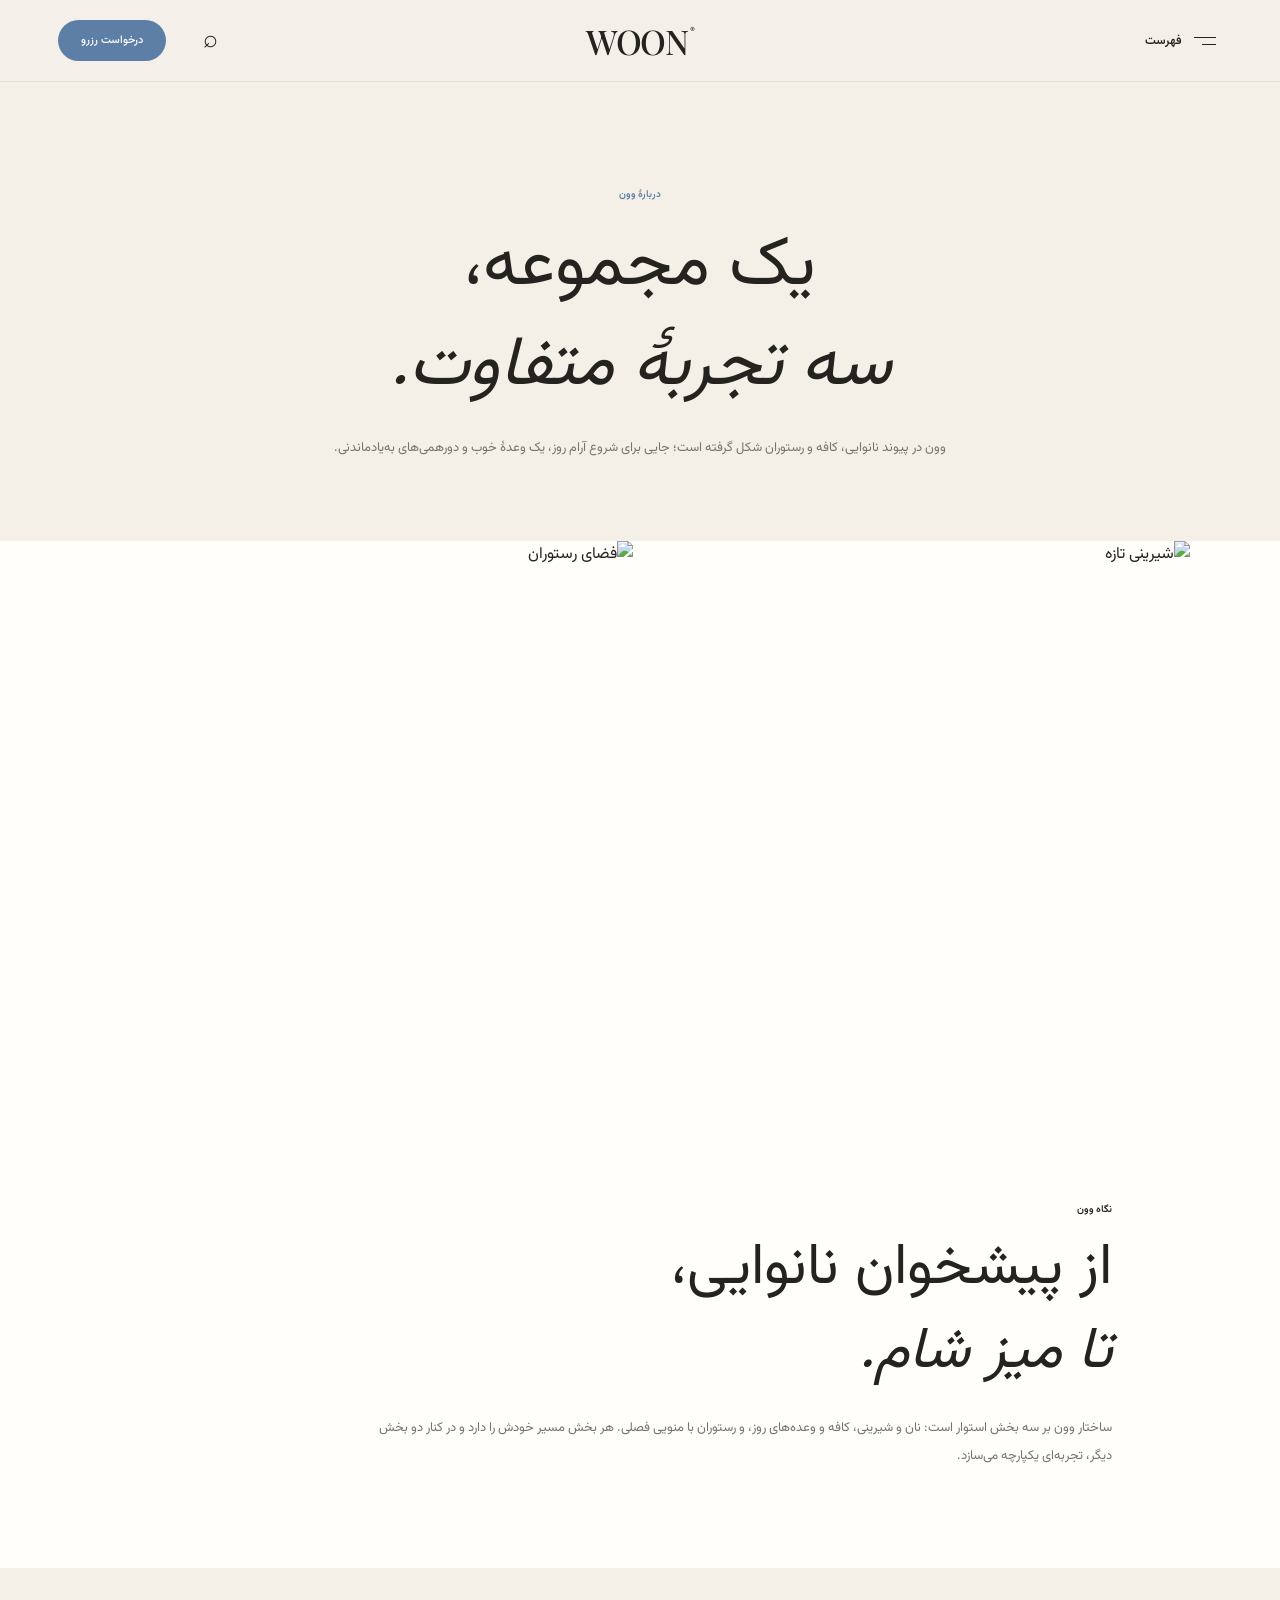
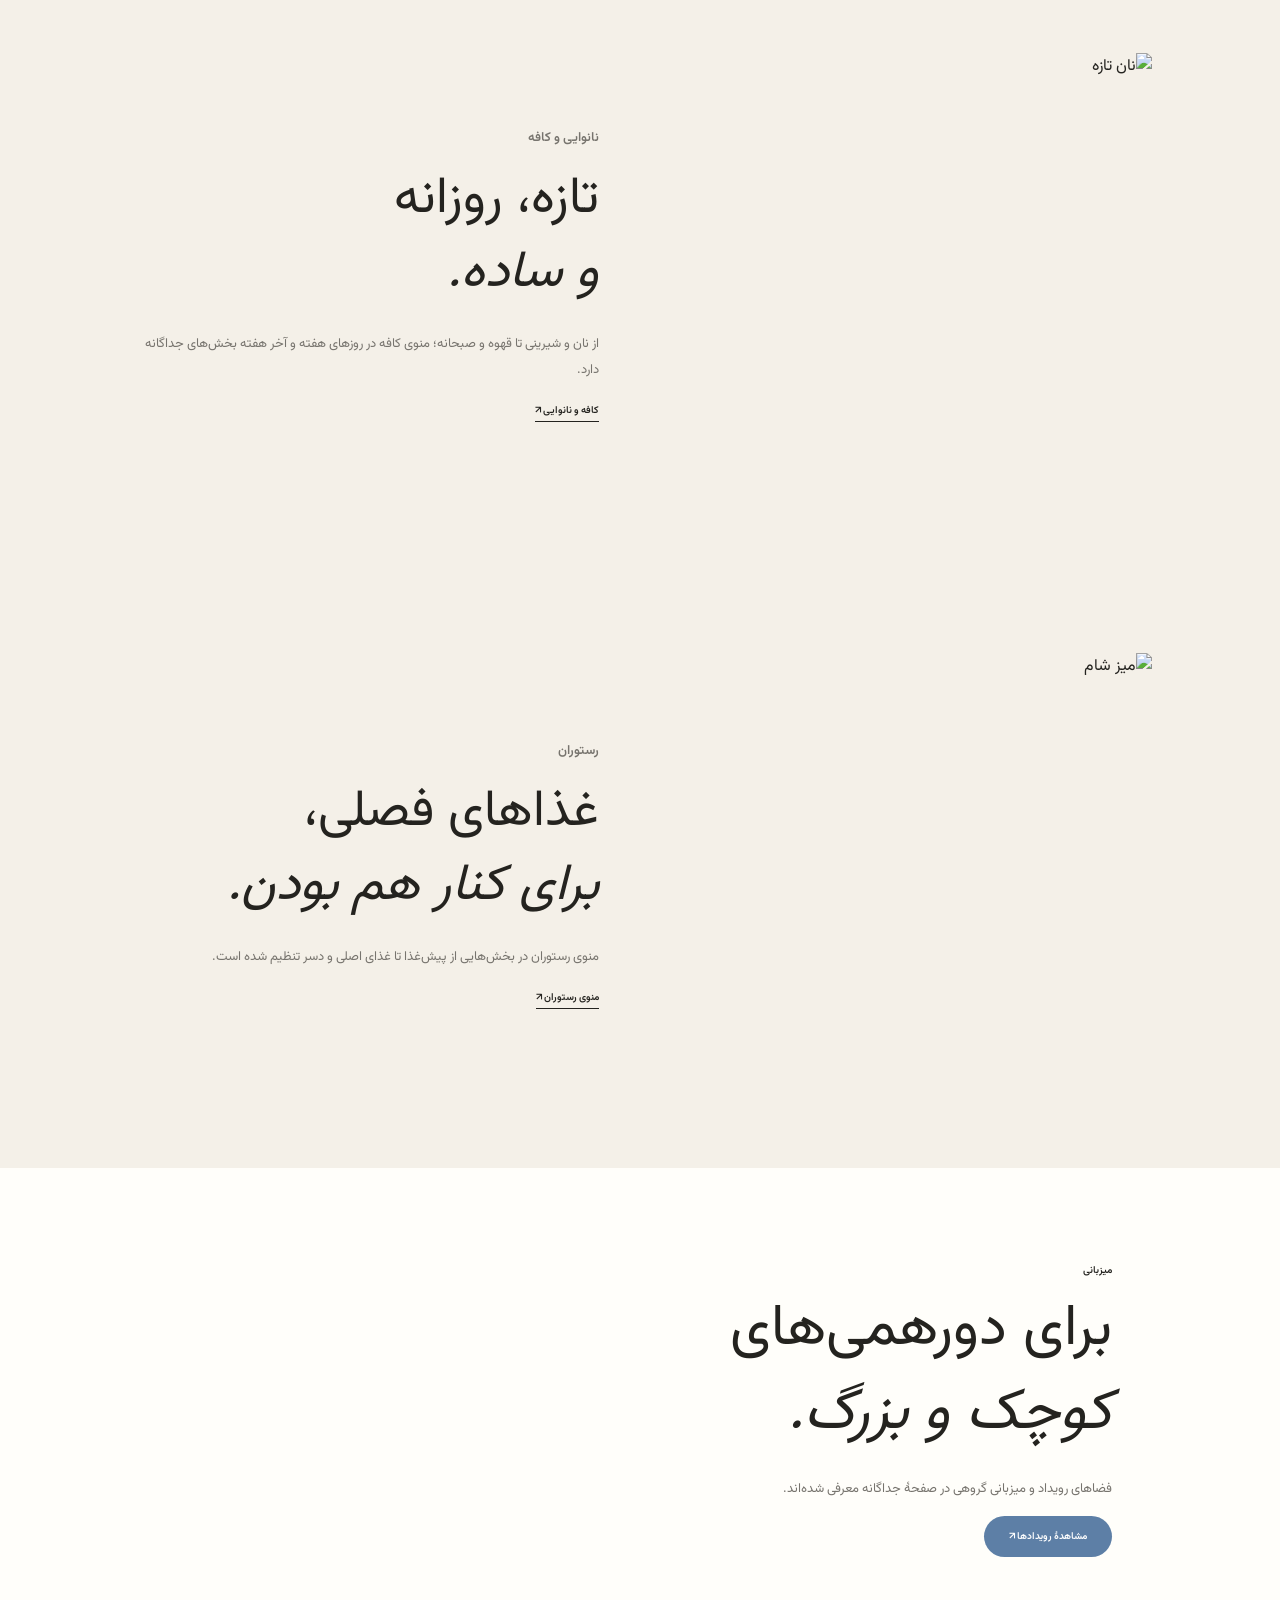
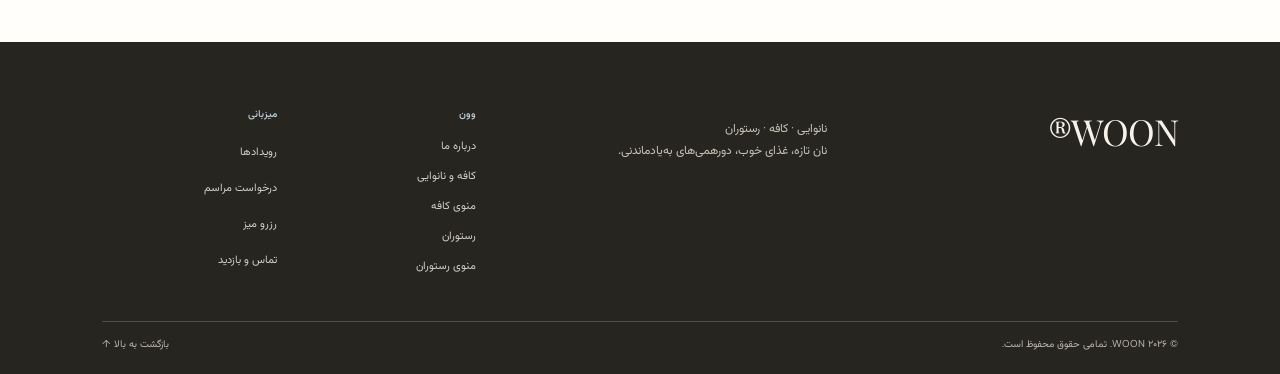
==== commit ba64aa04: "Align remaining WOON pages and navigation with Persian reference structure" ====
--- a/about.html
+++ b/about.html
@@ -1 +1 @@
-<!doctype html><html lang="fa" dir="rtl"><head><meta charset="utf-8"><meta name="viewport" content="width=device-width,initial-scale=1"><meta name="theme-color" content="#f4f0e8"><meta name="description" content="داستان وون؛ نانوایی، کافه و رستوران."><link rel="canonical" href="https://sointrn-ops.github.io/WOON/about.html"><title>درباره وون — WOON</title><link rel="icon" href="favicon.svg" type="image/svg+xml"><link rel="stylesheet" href="styles.css"><script defer src="app.js"></script></head><body id="top"><a class="skip" href="#main">رفتن به محتوای اصلی</a><header class="site-header"><button class="menu-toggle" aria-expanded="false" aria-controls="site-drawer"><span class="menu-icon"><i></i><i></i></span>فهرست</button><a class="wordmark" href="index.html">WOON<span>®</span></a><nav class="header-links"><a href="cafe-bakery.html#preorder">پیش‌سفارش نانوایی</a><a href="cafe-bakery.html#takeaway">سفارش بیرون‌بر کافه</a><button class="search-trigger" type="button" aria-label="جست‌وجو">⌕</button><a class="pill-link" href="restaurant.html#reservations">درخواست رزرو</a></nav></header><div class="drawer-backdrop"></div><aside class="site-drawer" id="site-drawer" inert aria-hidden="true"><div class="drawer-top"><span>فهرست وون</span><button class="drawer-close" aria-label="بستن">×</button></div><nav class="drawer-links"><a href="index.html"><small>۰۱</small>خانه</a><a href="about.html"><small>۰۲</small>درباره وون</a><a href="cafe-bakery.html"><small>۰۳</small>کافه و نانوایی</a><a href="cafe-menu.html"><small>۰۴</small>منوی کافه</a><a href="restaurant.html"><small>۰۵</small>رستوران</a><a href="menu.html"><small>۰۶</small>منوی رستوران</a><a href="events.html"><small>۰۷</small>رویدادها</a><a href="book-an-event.html"><small>۰۸</small>درخواست مراسم</a><a href="contact.html"><small>۰۹</small>تماس و بازدید</a></nav><div class="drawer-actions"><a href="cafe-bakery.html#takeaway">سفارش بیرون‌بر ↗</a><a href="cafe-bakery.html#preorder">پیش‌سفارش نانوایی ↗</a><a href="restaurant.html#reservations">درخواست رزرو ↗</a></div><p class="drawer-note">نان تازه، غذای خوب و لحظه‌هایی برای کنار هم بودن.</p></aside><main id="main"><section class="page-hero"><p class="eyebrow">درباره وون</p><h1>یک خانه برای<br><em>طعم و دورهمی.</em></h1><p>وون جایی‌ست که نان تازه، قهوه و غذا در کنار لحظه‌های مشترک قرار می‌گیرند.</p></section><div class="page-image-row"><img src="https://images.unsplash.com/photo-1555507036-ab1f4038808a?auto=format&fit=crop&w=1400&q=90" alt="شیرینی تازه"><img src="https://images.unsplash.com/photo-1517248135467-4c7edcad34c4?auto=format&fit=crop&w=1400&q=90" alt="فضای غذاخوری"></div><section class="content-section"><p class="eyebrow">نگاه وون</p><h2>از اولین قهوه<br><em>تا آخرین بشقاب.</em></h2><p>ساختار وون بر پایه سه تجربه شکل گرفته است: نانوایی و کافه در طول روز، غذاخوری در زمان شام و فضایی برای گردهمایی‌های خصوصی.</p></section><section class="content-section wide"><div class="feature-row"><img src="https://images.unsplash.com/photo-1509440159596-0249088772ff?auto=format&fit=crop&w=1400&q=90" alt="نان تازه"><div><p class="eyebrow">هر روز در وون</p><h2>ساده، تازه<br><em>و با دقت آماده‌شده.</em></h2><p>جزئیات منو و خدمات نهایی با تکمیل اطلاعات مجموعه در همین وب‌سایت منتشر می‌شود.</p><a class="text-link" href="cafe-bakery.html">کافه و نانوایی ↗</a></div></div></section></main><footer class="site-footer"><div class="footer-main"><a class="footer-logo" href="index.html">WOON®</a><p>نانوایی · کافه · رستوران<br>نان تازه، غذای خوب، دورهمی‌های به‌یادماندنی.</p><div class="footer-cols"><div><b>وون</b><a href="about.html">درباره ما</a><a href="cafe-bakery.html">کافه و نانوایی</a><a href="cafe-menu.html">منوی کافه</a><a href="restaurant.html">رستوران</a><a href="menu.html">منوی رستوران</a></div><div><b>میزبانی</b><a href="events.html">رویدادها</a><a href="book-an-event.html">درخواست مراسم</a><a href="restaurant.html#reservations">رزرو میز</a><a href="contact.html">تماس و بازدید</a></div></div></div><div class="footer-bottom"><span>© ۲۰۲۶ WOON. تمامی حقوق محفوظ است.</span><a href="#top">بازگشت به بالا ↑</a></div></footer><section class="search-screen" inert aria-hidden="true"><div class="search-head"><span>جست‌وجو در وون</span><button class="search-close" aria-label="بستن جست‌وجو">×</button></div><label for="search-field">دنبال چه چیزی می‌گردید؟</label><input id="search-field" type="search" placeholder="نانوایی، برانچ، شام…"><div class="search-links"><a href="cafe-bakery.html">کافه و نانوایی</a><a href="cafe-menu.html">منوی کافه</a><a href="menu.html">منوی رستوران</a><a href="events.html">رویدادها</a><a href="book-an-event.html">درخواست مراسم</a><a href="contact.html">تماس با ما</a></div></section><div class="lightbox" inert aria-hidden="true"><button class="lightbox-close" aria-label="بستن تصویر">×</button><img alt="تصویر گالری"></div></body></html>+<!doctype html><html lang="fa" dir="rtl"><head><meta charset="utf-8"><meta name="viewport" content="width=device-width,initial-scale=1"><meta name="theme-color" content="#f4f0e8"><meta name="description" content="داستان وون؛ نانوایی، کافه و رستوران."><link rel="canonical" href="https://sointrn-ops.github.io/WOON/about.html"><title>درباره وون — WOON</title><link rel="icon" href="favicon.svg" type="image/svg+xml"><link rel="stylesheet" href="styles.css"><script defer src="app.js"></script></head><body id="top"><a class="skip" href="#main">رفتن به محتوای اصلی</a><header class="site-header"><button class="menu-toggle" aria-expanded="false" aria-controls="site-drawer"><span class="menu-icon"><i></i><i></i></span>فهرست</button><a class="wordmark" href="index.html">WOON<span>®</span></a><nav class="header-links"><button class="search-trigger" type="button" aria-label="جست‌وجو">⌕</button><a class="pill-link" href="restaurant.html#reservations">درخواست رزرو</a></nav></header><div class="drawer-backdrop"></div><aside class="site-drawer" id="site-drawer" inert aria-hidden="true"><div class="drawer-top"><span>فهرست وون</span><button class="drawer-close" aria-label="بستن">×</button></div><nav class="drawer-links"><a href="index.html"><small>۰۱</small>خانه</a><a href="about.html"><small>۰۲</small>دربارهٔ وون</a><a href="cafe-bakery.html"><small>۰۳</small>کافه و نانوایی</a><a href="cafe-menu.html"><small>۰۴</small>منوی کافه</a><a href="weekend-brunch.html"><small>۰۵</small>برانچ آخر هفته</a><a href="restaurant.html"><small>۰۶</small>رستوران</a><a href="menu.html"><small>۰۷</small>منوی رستوران</a><a href="events.html"><small>۰۸</small>رویدادها</a><a href="contact.html"><small>۰۹</small>تماس و بازدید</a></nav><div class="drawer-actions"><a href="cafe-bakery.html#takeaway">سفارش بیرون‌بر ↗</a><a href="cafe-bakery.html#preorder">پیش‌سفارش نانوایی ↗</a><a href="restaurant.html#reservations">درخواست رزرو ↗</a></div><p class="drawer-note">نان تازه، غذای خوب و لحظه‌هایی برای کنار هم بودن.</p></aside><main id="main"><section class="page-hero"><p class="eyebrow">دربارهٔ وون</p><h1>یک مجموعه،<br><em>سه تجربهٔ متفاوت.</em></h1><p>وون در پیوند نانوایی، کافه و رستوران شکل گرفته است؛ جایی برای شروع آرام روز، یک وعدهٔ خوب و دورهمی‌های به‌یادماندنی.</p></section><div class="page-image-row"><img src="https://images.unsplash.com/photo-1555507036-ab1f4038808a?auto=format&fit=crop&w=1400&q=90" alt="شیرینی تازه"><img src="https://images.unsplash.com/photo-1517248135467-4c7edcad34c4?auto=format&fit=crop&w=1400&q=90" alt="فضای رستوران"></div><section class="content-section"><p class="eyebrow">نگاه وون</p><h2>از پیشخوان نانوایی،<br><em>تا میز شام.</em></h2><p>ساختار وون بر سه بخش استوار است: نان و شیرینی، کافه و وعده‌های روز، و رستوران با منویی فصلی. هر بخش مسیر خودش را دارد و در کنار دو بخش دیگر، تجربه‌ای یکپارچه می‌سازد.</p></section><section class="content-section wide"><div class="feature-row"><img src="https://images.unsplash.com/photo-1509440159596-0249088772ff?auto=format&fit=crop&w=1400&q=90" alt="نان تازه"><div><p class="eyebrow">نانوایی و کافه</p><h2>تازه، روزانه<br><em>و ساده.</em></h2><p>از نان و شیرینی تا قهوه و صبحانه؛ منوی کافه در روزهای هفته و آخر هفته بخش‌های جداگانه دارد.</p><a class="text-link" href="cafe-bakery.html">کافه و نانوایی ↗</a></div></div></section><section class="content-section wide"><div class="feature-row"><img src="https://images.unsplash.com/photo-1414235077428-338989a2e8c0?auto=format&fit=crop&w=1400&q=90" alt="میز شام"><div><p class="eyebrow">رستوران</p><h2>غذاهای فصلی،<br><em>برای کنار هم بودن.</em></h2><p>منوی رستوران در بخش‌هایی از پیش‌غذا تا غذای اصلی و دسر تنظیم شده است.</p><a class="text-link" href="menu.html">منوی رستوران ↗</a></div></div></section><section class="content-section"><p class="eyebrow">میزبانی</p><h2>برای دورهمی‌های<br><em>کوچک و بزرگ.</em></h2><p>فضاهای رویداد و میزبانی گروهی در صفحهٔ جداگانه معرفی شده‌اند.</p><a class="blue-link" href="events.html">مشاهدهٔ رویدادها ↗</a></section></main><footer class="site-footer"><div class="footer-main"><a class="footer-logo" href="index.html">WOON®</a><p>نانوایی · کافه · رستوران<br>نان تازه، غذای خوب، دورهمی‌های به‌یادماندنی.</p><div class="footer-cols"><div><b>وون</b><a href="about.html">درباره ما</a><a href="cafe-bakery.html">کافه و نانوایی</a><a href="cafe-menu.html">منوی کافه</a><a href="restaurant.html">رستوران</a><a href="menu.html">منوی رستوران</a></div><div><b>میزبانی</b><a href="events.html">رویدادها</a><a href="book-an-event.html">درخواست مراسم</a><a href="restaurant.html#reservations">رزرو میز</a><a href="contact.html">تماس و بازدید</a></div></div></div><div class="footer-bottom"><span>© ۲۰۲۶ WOON. تمامی حقوق محفوظ است.</span><a href="#top">بازگشت به بالا ↑</a></div></footer><section class="search-screen" inert aria-hidden="true"><div class="search-head"><span>جست‌وجو در وون</span><button class="search-close" aria-label="بستن جست‌وجو">×</button></div><label for="search-field">دنبال چه چیزی می‌گردید؟</label><input id="search-field" type="search" placeholder="نانوایی، برانچ، شام…"><div class="search-links"><a href="cafe-bakery.html">کافه و نانوایی</a><a href="cafe-menu.html">منوی کافه</a><a href="menu.html">منوی رستوران</a><a href="events.html">رویدادها</a><a href="book-an-event.html">درخواست مراسم</a><a href="contact.html">تماس با ما</a></div></section><div class="lightbox" inert aria-hidden="true"><button class="lightbox-close" aria-label="بستن تصویر">×</button><img alt="تصویر گالری"></div></body></html>
--- a/styles.css
+++ b/styles.css
@@ -75,3 +75,40 @@
 .menu-tabs{flex-wrap:wrap}
 @media(max-width:850px){.category-item{padding-right:20px}.site-header .header-links{gap:8px}}
 @media(max-width:600px){.site-drawer{padding:24px 22px}.site-header .header-links{gap:6px}.site-header .pill-link{font-family:var(--fa);font-size:10px}.category-item{padding:15px 18px 15px 0}.split-feature,.feature-row{direction:rtl}.search-screen{padding:22px}}
+
+/* Final RTL and responsive corrections */
+.site-header{direction:rtl;grid-template-columns:1fr auto 1fr}
+.site-header .menu-toggle{justify-self:start}
+.site-header .wordmark{justify-self:center}
+.site-header .header-links{justify-self:end;direction:rtl}
+.site-drawer{inset:0 0 0 auto;right:0;left:auto;direction:rtl;text-align:right;transform:translateX(105%)}
+.site-drawer.open{transform:translateX(0)}
+.drawer-top,.drawer-links,.drawer-actions,.drawer-note{direction:rtl;text-align:right}
+.drawer-links a,.drawer-actions a{direction:rtl;text-align:right}
+.drawer-links small{margin:0 0 0 12px}
+.footer-main,.footer-cols,.footer-bottom{direction:rtl}
+.footer-cols div{text-align:right}
+.split-feature,.feature-row{direction:rtl}
+.split-copy,.feature-row>div{text-align:right;direction:rtl}
+.menu-item{direction:rtl}.category-item{text-align:right}
+.event-space-card{display:grid;grid-template-columns:minmax(220px,.9fr) 1.1fr;gap:28px;align-items:center;padding:28px 0;border-bottom:1px solid var(--line)}
+.event-space-card:nth-child(even){direction:ltr}.event-space-card:nth-child(even)>div{direction:rtl;text-align:right}
+.event-space-card img{width:100%;height:310px;object-fit:cover}
+.event-space-card h3{font:500 30px/1.5 var(--fa);margin:0 0 8px}
+.event-space-card p{margin:6px 0;color:var(--muted)}
+.event-space-card .capacity{color:var(--ink);font-weight:600}
+.reference-note{padding:18px 22px;background:var(--paper);margin-top:30px;color:var(--muted);font-size:13px}
+.reference-cta-row{display:flex;gap:14px;flex-wrap:wrap;margin-top:24px}
+@media(max-width:700px){.site-header{height:70px;padding:0 4%;grid-template-columns:auto 1fr auto;gap:8px}.site-header .wordmark{grid-column:2;grid-row:1}.site-header .menu-toggle{grid-column:1;grid-row:1}.site-header .header-links{grid-column:3;grid-row:1;gap:7px}.site-header .header-links>a:not(.pill-link){display:none}.site-header .pill-link{font:500 10px var(--fa);padding:9px 11px}.event-space-card,.event-space-card:nth-child(even){grid-template-columns:1fr;direction:rtl;gap:14px}.event-space-card img{height:240px}.event-space-card h3{font-size:24px}}
+
+/* Reference page structure */
+.cafe-menu-links{display:grid;grid-template-columns:1fr 1fr;gap:18px;padding:0 8% 65px;margin-top:-18px;position:relative}
+.cafe-menu-links>a{background:var(--paper);padding:28px 30px;display:flex;justify-content:space-between;align-items:center;gap:15px;min-height:110px}
+.cafe-menu-links span{font:400 clamp(19px,2.5vw,30px)/1.3 var(--serif)}
+.cafe-menu-links b{font:600 11px var(--fa);white-space:nowrap;border-bottom:1px solid currentColor;padding-bottom:5px}
+.reference-gallery{display:grid;grid-template-columns:repeat(3,1fr);gap:12px;padding:0 8% 75px}
+.reference-gallery img{width:100%;height:clamp(190px,24vw,330px);object-fit:cover}
+.event-space-card:nth-child(even){direction:rtl}
+.event-space-card:nth-child(even)>div{direction:rtl;text-align:right}
+.event-space-card{grid-template-columns:1fr 1fr}
+@media(max-width:700px){.cafe-menu-links{grid-template-columns:1fr;padding:0 5% 45px}.cafe-menu-links>a{min-height:85px;padding:20px}.reference-gallery{grid-template-columns:repeat(2,1fr);gap:8px;padding:0 5% 50px}.reference-gallery img{height:190px}}
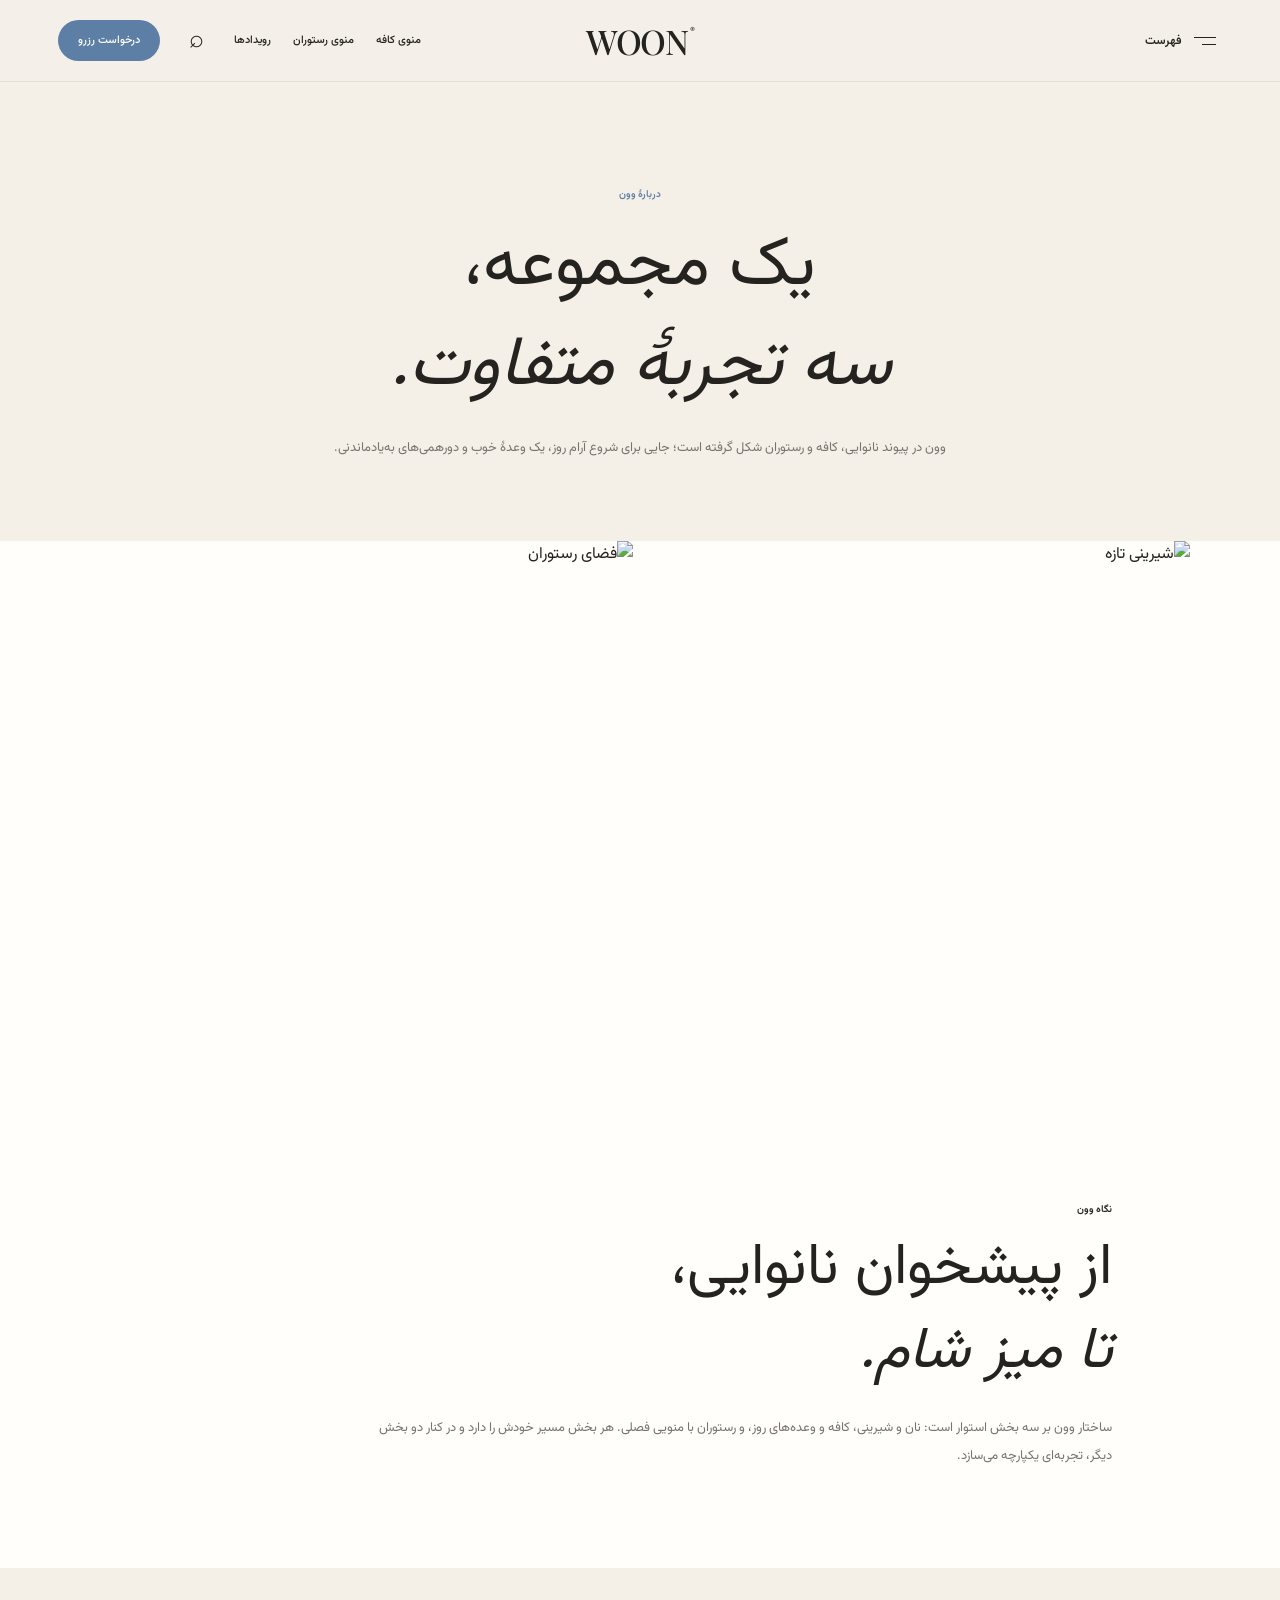
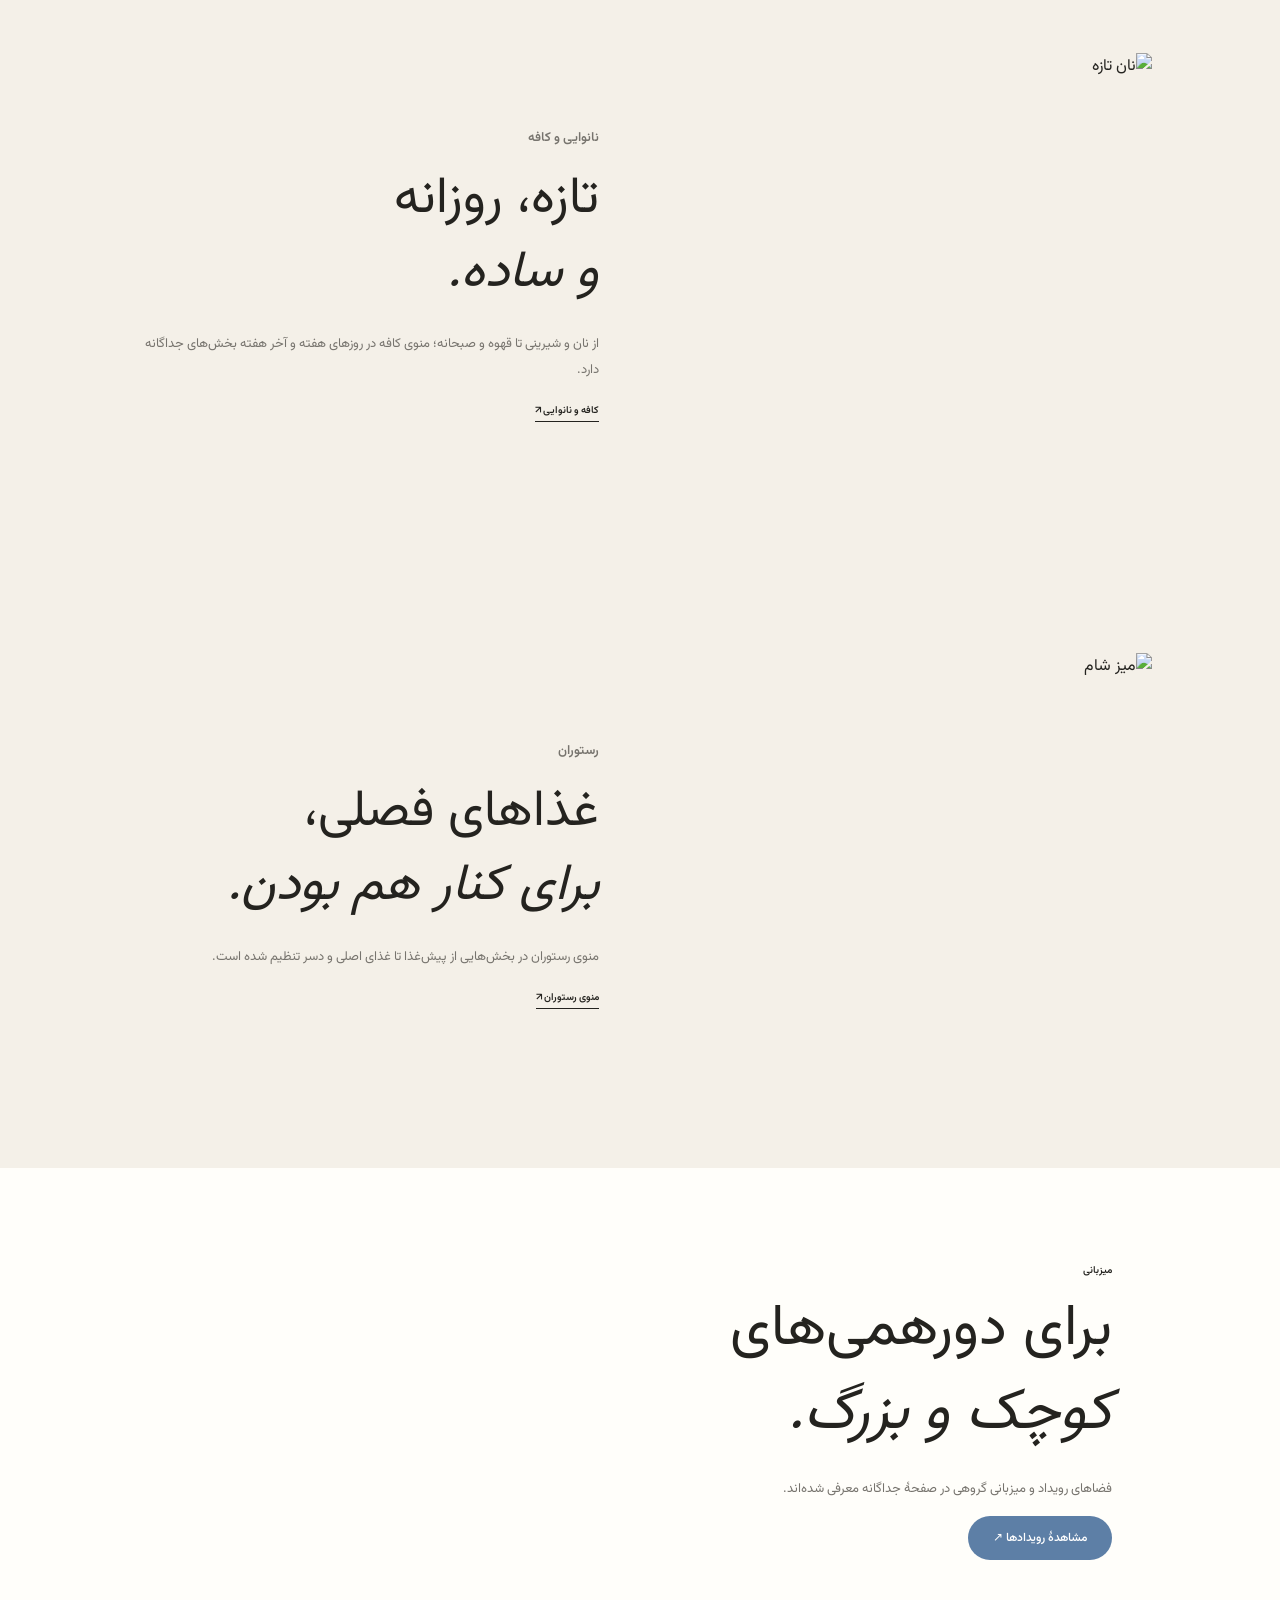
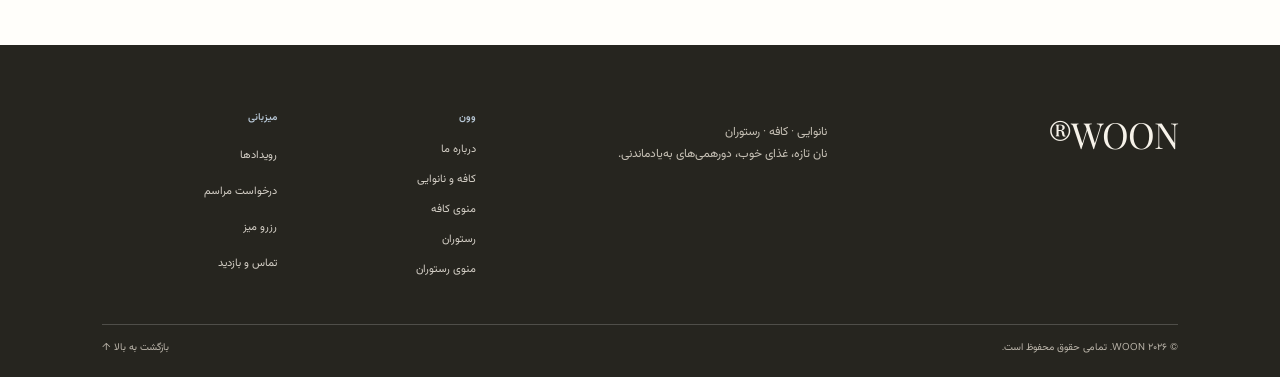
==== commit 4407f808: "Unify WOON navigation across all pages" ====
--- a/about.html
+++ b/about.html
@@ -1 +1,18 @@
-<!doctype html><html lang="fa" dir="rtl"><head><meta charset="utf-8"><meta name="viewport" content="width=device-width,initial-scale=1"><meta name="theme-color" content="#f4f0e8"><meta name="description" content="داستان وون؛ نانوایی، کافه و رستوران."><link rel="canonical" href="https://sointrn-ops.github.io/WOON/about.html"><title>درباره وون — WOON</title><link rel="icon" href="favicon.svg" type="image/svg+xml"><link rel="stylesheet" href="styles.css"><script defer src="app.js"></script></head><body id="top"><a class="skip" href="#main">رفتن به محتوای اصلی</a><header class="site-header"><button class="menu-toggle" aria-expanded="false" aria-controls="site-drawer"><span class="menu-icon"><i></i><i></i></span>فهرست</button><a class="wordmark" href="index.html">WOON<span>®</span></a><nav class="header-links"><button class="search-trigger" type="button" aria-label="جست‌وجو">⌕</button><a class="pill-link" href="restaurant.html#reservations">درخواست رزرو</a></nav></header><div class="drawer-backdrop"></div><aside class="site-drawer" id="site-drawer" inert aria-hidden="true"><div class="drawer-top"><span>فهرست وون</span><button class="drawer-close" aria-label="بستن">×</button></div><nav class="drawer-links"><a href="index.html"><small>۰۱</small>خانه</a><a href="about.html"><small>۰۲</small>دربارهٔ وون</a><a href="cafe-bakery.html"><small>۰۳</small>کافه و نانوایی</a><a href="cafe-menu.html"><small>۰۴</small>منوی کافه</a><a href="weekend-brunch.html"><small>۰۵</small>برانچ آخر هفته</a><a href="restaurant.html"><small>۰۶</small>رستوران</a><a href="menu.html"><small>۰۷</small>منوی رستوران</a><a href="events.html"><small>۰۸</small>رویدادها</a><a href="contact.html"><small>۰۹</small>تماس و بازدید</a></nav><div class="drawer-actions"><a href="cafe-bakery.html#takeaway">سفارش بیرون‌بر ↗</a><a href="cafe-bakery.html#preorder">پیش‌سفارش نانوایی ↗</a><a href="restaurant.html#reservations">درخواست رزرو ↗</a></div><p class="drawer-note">نان تازه، غذای خوب و لحظه‌هایی برای کنار هم بودن.</p></aside><main id="main"><section class="page-hero"><p class="eyebrow">دربارهٔ وون</p><h1>یک مجموعه،<br><em>سه تجربهٔ متفاوت.</em></h1><p>وون در پیوند نانوایی، کافه و رستوران شکل گرفته است؛ جایی برای شروع آرام روز، یک وعدهٔ خوب و دورهمی‌های به‌یادماندنی.</p></section><div class="page-image-row"><img src="https://images.unsplash.com/photo-1555507036-ab1f4038808a?auto=format&fit=crop&w=1400&q=90" alt="شیرینی تازه"><img src="https://images.unsplash.com/photo-1517248135467-4c7edcad34c4?auto=format&fit=crop&w=1400&q=90" alt="فضای رستوران"></div><section class="content-section"><p class="eyebrow">نگاه وون</p><h2>از پیشخوان نانوایی،<br><em>تا میز شام.</em></h2><p>ساختار وون بر سه بخش استوار است: نان و شیرینی، کافه و وعده‌های روز، و رستوران با منویی فصلی. هر بخش مسیر خودش را دارد و در کنار دو بخش دیگر، تجربه‌ای یکپارچه می‌سازد.</p></section><section class="content-section wide"><div class="feature-row"><img src="https://images.unsplash.com/photo-1509440159596-0249088772ff?auto=format&fit=crop&w=1400&q=90" alt="نان تازه"><div><p class="eyebrow">نانوایی و کافه</p><h2>تازه، روزانه<br><em>و ساده.</em></h2><p>از نان و شیرینی تا قهوه و صبحانه؛ منوی کافه در روزهای هفته و آخر هفته بخش‌های جداگانه دارد.</p><a class="text-link" href="cafe-bakery.html">کافه و نانوایی ↗</a></div></div></section><section class="content-section wide"><div class="feature-row"><img src="https://images.unsplash.com/photo-1414235077428-338989a2e8c0?auto=format&fit=crop&w=1400&q=90" alt="میز شام"><div><p class="eyebrow">رستوران</p><h2>غذاهای فصلی،<br><em>برای کنار هم بودن.</em></h2><p>منوی رستوران در بخش‌هایی از پیش‌غذا تا غذای اصلی و دسر تنظیم شده است.</p><a class="text-link" href="menu.html">منوی رستوران ↗</a></div></div></section><section class="content-section"><p class="eyebrow">میزبانی</p><h2>برای دورهمی‌های<br><em>کوچک و بزرگ.</em></h2><p>فضاهای رویداد و میزبانی گروهی در صفحهٔ جداگانه معرفی شده‌اند.</p><a class="blue-link" href="events.html">مشاهدهٔ رویدادها ↗</a></section></main><footer class="site-footer"><div class="footer-main"><a class="footer-logo" href="index.html">WOON®</a><p>نانوایی · کافه · رستوران<br>نان تازه، غذای خوب، دورهمی‌های به‌یادماندنی.</p><div class="footer-cols"><div><b>وون</b><a href="about.html">درباره ما</a><a href="cafe-bakery.html">کافه و نانوایی</a><a href="cafe-menu.html">منوی کافه</a><a href="restaurant.html">رستوران</a><a href="menu.html">منوی رستوران</a></div><div><b>میزبانی</b><a href="events.html">رویدادها</a><a href="book-an-event.html">درخواست مراسم</a><a href="restaurant.html#reservations">رزرو میز</a><a href="contact.html">تماس و بازدید</a></div></div></div><div class="footer-bottom"><span>© ۲۰۲۶ WOON. تمامی حقوق محفوظ است.</span><a href="#top">بازگشت به بالا ↑</a></div></footer><section class="search-screen" inert aria-hidden="true"><div class="search-head"><span>جست‌وجو در وون</span><button class="search-close" aria-label="بستن جست‌وجو">×</button></div><label for="search-field">دنبال چه چیزی می‌گردید؟</label><input id="search-field" type="search" placeholder="نانوایی، برانچ، شام…"><div class="search-links"><a href="cafe-bakery.html">کافه و نانوایی</a><a href="cafe-menu.html">منوی کافه</a><a href="menu.html">منوی رستوران</a><a href="events.html">رویدادها</a><a href="book-an-event.html">درخواست مراسم</a><a href="contact.html">تماس با ما</a></div></section><div class="lightbox" inert aria-hidden="true"><button class="lightbox-close" aria-label="بستن تصویر">×</button><img alt="تصویر گالری"></div></body></html>+<!doctype html><html lang="fa" dir="rtl"><head><meta charset="utf-8"><meta name="viewport" content="width=device-width,initial-scale=1"><meta name="theme-color" content="#f4f0e8"><meta name="description" content="داستان وون؛ نانوایی، کافه و رستوران."><link rel="canonical" href="https://sointrn-ops.github.io/WOON/about.html"><title>درباره وون — WOON</title><link rel="icon" href="favicon.svg" type="image/svg+xml"><link rel="stylesheet" href="styles.css"><script defer src="app.js"></script></head><body id="top"><a class="skip" href="#main">رفتن به محتوای اصلی</a><header class="site-header"><button class="menu-toggle" aria-expanded="false" aria-controls="site-drawer"><span class="menu-icon"><i></i><i></i></span>فهرست</button><a class="wordmark" href="index.html">WOON<span>®</span></a><nav class="header-links" aria-label="پیوندهای اصلی">
+<a href="cafe-menu.html">منوی کافه</a>
+<a href="menu.html">منوی رستوران</a>
+<a href="events.html">رویدادها</a>
+<button class="search-trigger" type="button" aria-label="جست‌وجو">⌕</button>
+<a class="pill-link" href="restaurant.html#reservations">درخواست رزرو</a>
+</nav></header><div class="drawer-backdrop"></div><aside class="site-drawer" id="site-drawer" inert aria-hidden="true"><div class="drawer-top"><span>فهرست وون</span><button class="drawer-close" aria-label="بستن">×</button></div><nav class="drawer-links" aria-label="همه صفحات">
+<a href="index.html"><small>۰۱</small>خانه</a>
+<a href="about.html"><small>۰۲</small>درباره وون</a>
+<a href="cafe-bakery.html"><small>۰۳</small>کافه و نانوایی</a>
+<a href="cafe-menu.html"><small>۰۴</small>منوی کافه</a>
+<a href="weekend-brunch.html"><small>۰۵</small>برانچ آخر هفته</a>
+<a href="restaurant.html"><small>۰۶</small>رستوران</a>
+<a href="menu.html"><small>۰۷</small>منوی رستوران</a>
+<a href="events.html"><small>۰۸</small>رویدادها</a>
+<a href="book-an-event.html"><small>۰۹</small>درخواست مراسم</a>
+<a href="contact.html"><small>۱۰</small>تماس و بازدید</a>
+</nav><div class="drawer-actions"><a href="cafe-bakery.html#takeaway">سفارش بیرون‌بر ↗</a><a href="cafe-bakery.html#preorder">پیش‌سفارش نانوایی ↗</a><a href="restaurant.html#reservations">درخواست رزرو ↗</a></div><p class="drawer-note">نان تازه، غذای خوب و لحظه‌هایی برای کنار هم بودن.</p></aside><main id="main"><section class="page-hero"><p class="eyebrow">دربارهٔ وون</p><h1>یک مجموعه،<br><em>سه تجربهٔ متفاوت.</em></h1><p>وون در پیوند نانوایی، کافه و رستوران شکل گرفته است؛ جایی برای شروع آرام روز، یک وعدهٔ خوب و دورهمی‌های به‌یادماندنی.</p></section><div class="page-image-row"><img src="https://images.unsplash.com/photo-1555507036-ab1f4038808a?auto=format&fit=crop&w=1400&q=90" alt="شیرینی تازه"><img src="https://images.unsplash.com/photo-1517248135467-4c7edcad34c4?auto=format&fit=crop&w=1400&q=90" alt="فضای رستوران"></div><section class="content-section"><p class="eyebrow">نگاه وون</p><h2>از پیشخوان نانوایی،<br><em>تا میز شام.</em></h2><p>ساختار وون بر سه بخش استوار است: نان و شیرینی، کافه و وعده‌های روز، و رستوران با منویی فصلی. هر بخش مسیر خودش را دارد و در کنار دو بخش دیگر، تجربه‌ای یکپارچه می‌سازد.</p></section><section class="content-section wide"><div class="feature-row"><img src="https://images.unsplash.com/photo-1509440159596-0249088772ff?auto=format&fit=crop&w=1400&q=90" alt="نان تازه"><div><p class="eyebrow">نانوایی و کافه</p><h2>تازه، روزانه<br><em>و ساده.</em></h2><p>از نان و شیرینی تا قهوه و صبحانه؛ منوی کافه در روزهای هفته و آخر هفته بخش‌های جداگانه دارد.</p><a class="text-link" href="cafe-bakery.html">کافه و نانوایی ↗</a></div></div></section><section class="content-section wide"><div class="feature-row"><img src="https://images.unsplash.com/photo-1414235077428-338989a2e8c0?auto=format&fit=crop&w=1400&q=90" alt="میز شام"><div><p class="eyebrow">رستوران</p><h2>غذاهای فصلی،<br><em>برای کنار هم بودن.</em></h2><p>منوی رستوران در بخش‌هایی از پیش‌غذا تا غذای اصلی و دسر تنظیم شده است.</p><a class="text-link" href="menu.html">منوی رستوران ↗</a></div></div></section><section class="content-section"><p class="eyebrow">میزبانی</p><h2>برای دورهمی‌های<br><em>کوچک و بزرگ.</em></h2><p>فضاهای رویداد و میزبانی گروهی در صفحهٔ جداگانه معرفی شده‌اند.</p><a class="blue-link" href="events.html">مشاهدهٔ رویدادها ↗</a></section></main><footer class="site-footer"><div class="footer-main"><a class="footer-logo" href="index.html">WOON®</a><p>نانوایی · کافه · رستوران<br>نان تازه، غذای خوب، دورهمی‌های به‌یادماندنی.</p><div class="footer-cols"><div><b>وون</b><a href="about.html">درباره ما</a><a href="cafe-bakery.html">کافه و نانوایی</a><a href="cafe-menu.html">منوی کافه</a><a href="restaurant.html">رستوران</a><a href="menu.html">منوی رستوران</a></div><div><b>میزبانی</b><a href="events.html">رویدادها</a><a href="book-an-event.html">درخواست مراسم</a><a href="restaurant.html#reservations">رزرو میز</a><a href="contact.html">تماس و بازدید</a></div></div></div><div class="footer-bottom"><span>© ۲۰۲۶ WOON. تمامی حقوق محفوظ است.</span><a href="#top">بازگشت به بالا ↑</a></div></footer><section class="search-screen" inert aria-hidden="true"><div class="search-head"><span>جست‌وجو در وون</span><button class="search-close" aria-label="بستن جست‌وجو">×</button></div><label for="search-field">دنبال چه چیزی می‌گردید؟</label><input id="search-field" type="search" placeholder="نانوایی، برانچ، شام…"><div class="search-links"><a href="cafe-bakery.html">کافه و نانوایی</a><a href="cafe-menu.html">منوی کافه</a><a href="menu.html">منوی رستوران</a><a href="events.html">رویدادها</a><a href="book-an-event.html">درخواست مراسم</a><a href="contact.html">تماس با ما</a></div></section><div class="lightbox" inert aria-hidden="true"><button class="lightbox-close" aria-label="بستن تصویر">×</button><img alt="تصویر گالری"></div></body></html>
--- a/styles.css
+++ b/styles.css
@@ -112,3 +112,168 @@
 .event-space-card:nth-child(even)>div{direction:rtl;text-align:right}
 .event-space-card{grid-template-columns:1fr 1fr}
 @media(max-width:700px){.cafe-menu-links{grid-template-columns:1fr;padding:0 5% 45px}.cafe-menu-links>a{min-height:85px;padding:20px}.reference-gallery{grid-template-columns:repeat(2,1fr);gap:8px;padding:0 5% 50px}.reference-gallery img{height:190px}}
+
+
+
+
+
+
+/* Homepage refinement: closer to République's navigation and editorial rhythm. */
+.site-header .header-links{gap:clamp(10px,1.7vw,25px);font:500 11px var(--fa);letter-spacing:0;white-space:nowrap}
+.site-header .header-links>a:not(.pill-link){border-bottom:1px solid transparent;padding:8px 0}
+.site-header .header-links>a:not(.pill-link):hover{border-color:var(--ink);opacity:1}
+.site-header .pill-link{font:500 11px var(--fa);letter-spacing:0;padding:12px 20px;white-space:nowrap}
+.hero{height:min(700px,calc(100svh - 82px));min-height:540px}
+.hero>img{object-position:center 52%}
+.hero:after{background:linear-gradient(90deg,#14131065,#14131020,#14131065)}
+.hero-kicker{letter-spacing:0;font:500 13px/1.8 var(--fa)}
+.hero h1{font-size:clamp(64px,8.5vw,112px);line-height:1.25}
+.hero-copy>p:last-of-type{font:500 clamp(12px,1.2vw,15px)/1.9 var(--fa);letter-spacing:0}
+.home-categories{max-width:1700px}
+.category-list{padding:0 11% 0 13%}
+.category-item{min-height:310px;border-left:0;border-right:1px solid #ded9cf;padding:30px 32px 30px 0}
+.category-item.active,.category-item:hover{border-color:var(--blue)}
+.category-item span{font:400 clamp(42px,4.7vw,68px)/1.25 var(--fa);letter-spacing:0}
+.category-item small{font:400 13px/1.9 var(--fa);max-width:420px}
+.category-media{top:82px;height:calc(100svh - 82px);max-height:780px}
+.menu-cta{margin:42px 8% 88px;padding:24px 0;justify-content:center;gap:35px;font:400 14px var(--fa)}
+.menu-cta a{font:600 12px var(--fa);letter-spacing:0}
+.statement{min-height:520px;padding:125px 10%}
+.statement h2{font:400 clamp(34px,4.6vw,62px)/1.65 var(--fa);max-width:980px}
+.statement>p:last-child{font:400 14px/2 var(--fa)}
+.split-feature{padding:110px 9%;gap:8%;grid-template-columns:1.05fr .95fr}
+.split-feature img{height:clamp(430px,49vw,650px)}
+.split-copy h2{font:400 clamp(40px,4.8vw,66px)/1.5 var(--fa)}
+.split-copy p:not(.eyebrow){font:400 14px/2.1 var(--fa)}
+.blue-link{font:500 12px var(--fa);letter-spacing:0}
+.gallery-section{padding:95px 0 110px}
+.gallery-heading h2{font:400 clamp(42px,5vw,68px)/1.4 var(--fa)}
+.gallery-track{gap:18px}
+.gallery-track button{flex-basis:clamp(300px,31vw,470px);height:clamp(390px,42vw,590px)}
+@media(max-width:850px){
+ .site-header .header-links{gap:10px}
+ .site-header .header-links>a:not(.pill-link){display:none}
+ .site-header .pill-link{padding:10px 14px;font-size:10px}
+ .category-list{padding:0 8% 0 9%}
+ .category-item{min-height:270px;padding-right:22px}
+ .category-item span{font-size:clamp(38px,5vw,52px)}
+}
+@media(max-width:600px){
+ .hero{height:560px;min-height:500px}
+ .hero h1{font-size:60px}
+ .hero-copy>p:last-of-type{font-size:12px}
+ .home-categories{display:flex;flex-direction:column}
+ .category-list{padding:12px 6% 28px}
+ .category-item{min-height:155px;padding:18px 18px 18px 0}
+ .category-item span{font-size:43px}
+ .category-media{position:relative;top:auto;height:360px;min-height:0;max-height:none}
+ .menu-cta{margin:28px 6% 60px;gap:18px;flex-wrap:wrap;font-size:12px}
+ .statement{min-height:420px;padding:80px 7%}
+ .statement h2{font-size:32px;line-height:1.7}
+ .split-feature{padding:65px 6%;gap:28px}
+ .split-feature img{height:360px}
+ .split-copy h2{font-size:42px}
+ .gallery-section{padding:65px 0 75px}
+ .gallery-track button{flex-basis:80vw;height:390px}
+}
+
+
+/* Gallery: warm editorial photography strip with reliable horizontal navigation. */
+.gallery-section{background:#f1eee7;padding:100px 0 76px}
+.gallery-heading{align-items:end;margin-bottom:34px}
+.gallery-intro{max-width:300px;margin:0 0 4px;color:#777166;font:400 13px/2 var(--fa);text-align:right}
+.gallery-viewport{overflow:hidden}
+.gallery-track{direction:ltr;display:flex;gap:18px;overflow-x:auto;overscroll-behavior-x:contain;scroll-snap-type:x mandatory;scroll-behavior:smooth;padding:0 8% 12px;cursor:grab;touch-action:pan-y;user-select:none}
+.gallery-track.is-dragging{cursor:grabbing;scroll-behavior:auto;scroll-snap-type:none}
+.gallery-track::-webkit-scrollbar{display:none}
+.gallery-card{position:relative;flex:0 0 clamp(290px,32vw,470px);height:clamp(390px,42vw,570px);padding:0;border:0;background:#d8d0c3;overflow:hidden;scroll-snap-align:start;text-align:right}
+.gallery-card img{display:block;width:100%;height:100%;object-fit:cover;filter:saturate(.82) contrast(.96);transition:transform .8s cubic-bezier(.2,.7,.2,1),filter .6s;pointer-events:none}
+.gallery-card:after{content:"";position:absolute;inset:35% 0 0;background:linear-gradient(transparent,#17140f88);pointer-events:none}
+.gallery-card span{position:absolute;z-index:1;right:24px;bottom:22px;color:#fff;font:400 14px/1.5 var(--fa);pointer-events:none}
+.gallery-card:hover img{transform:scale(1.035);filter:saturate(.98) contrast(1)}
+.gallery-controls{display:flex;align-items:center;justify-content:space-between;margin:18px 8% 0}
+.gallery-controls>div{display:flex;gap:8px}
+.gallery-controls button{width:46px;height:46px;border:1px solid #c9c2b6;background:transparent;color:#37342e;font-size:19px;cursor:pointer;transition:background .2s,color .2s}
+.gallery-controls button:hover{background:#34332e;color:#fff}
+.gallery-count{direction:ltr;color:#777166;font:500 11px var(--sans);letter-spacing:1px}
+@media(max-width:600px){.gallery-section{padding:65px 0}.gallery-heading{align-items:start;gap:14px}.gallery-intro{max-width:145px;font-size:11px}.gallery-track{gap:12px;padding:0 6% 10px}.gallery-card{flex-basis:78vw;height:390px}.gallery-controls{margin:14px 6% 0}}
+
+
+/* WOON homepage: clean editorial welcome inspired by the République reference. */
+.home-hero{
+  height:auto;
+  min-height:390px;
+  color:var(--ink);
+  background:var(--paper);
+  display:flex;
+  flex-direction:column;
+  justify-content:center;
+  overflow:hidden;
+}
+.home-hero:after{display:none}
+.home-hero .hero-copy{
+  width:min(100%,1050px);
+  padding:68px 24px 48px;
+}
+.home-hero .hero-kicker{
+  color:var(--muted);
+  font:500 12px/1.8 var(--fa);
+  letter-spacing:0;
+}
+.home-hero h1{
+  color:var(--ink);
+  font:400 clamp(58px,8vw,100px)/1.28 var(--serif);
+  letter-spacing:-1.5px;
+  margin:12px 0 14px;
+}
+.home-hero h1 em{font-style:normal;font-weight:500}
+.home-hero .hero-copy>p:last-of-type{
+  color:#625f58;
+  font:400 14px/2 var(--fa);
+  letter-spacing:0;
+}
+.hero-action{
+  display:inline-flex;
+  align-items:center;
+  gap:20px;
+  margin-top:22px;
+  padding:11px 0;
+  border-bottom:1px solid var(--ink);
+  color:var(--ink);
+  font:500 12px var(--fa);
+}
+.hero-action span{font-size:17px}
+.home-hero .hero-caption{
+  width:84%;
+  margin:0 auto;
+  padding:13px 0 17px;
+  border-top:1px solid var(--line);
+  display:flex;
+  justify-content:space-between;
+  gap:15px;
+  color:var(--muted);
+  font:400 10px var(--fa);
+}
+.home-statement .statement-link{
+  margin-top:22px;
+  padding-bottom:5px;
+  border-bottom:1px solid #ffffffa0;
+  color:#fff;
+  font:500 12px var(--fa);
+}
+.category-media{position:sticky}
+.category-image-label{
+  position:absolute;
+  z-index:2;
+  right:25px;
+  bottom:22px;
+  color:#fff;
+  font:400 12px var(--fa);
+  text-shadow:0 1px 8px #0008;
+}
+@media(max-width:600px){
+  .home-hero{min-height:330px}
+  .home-hero .hero-copy{padding:54px 20px 38px}
+  .home-hero h1{font-size:58px}
+  .home-hero .hero-caption{width:88%;font-size:9px}
+}
